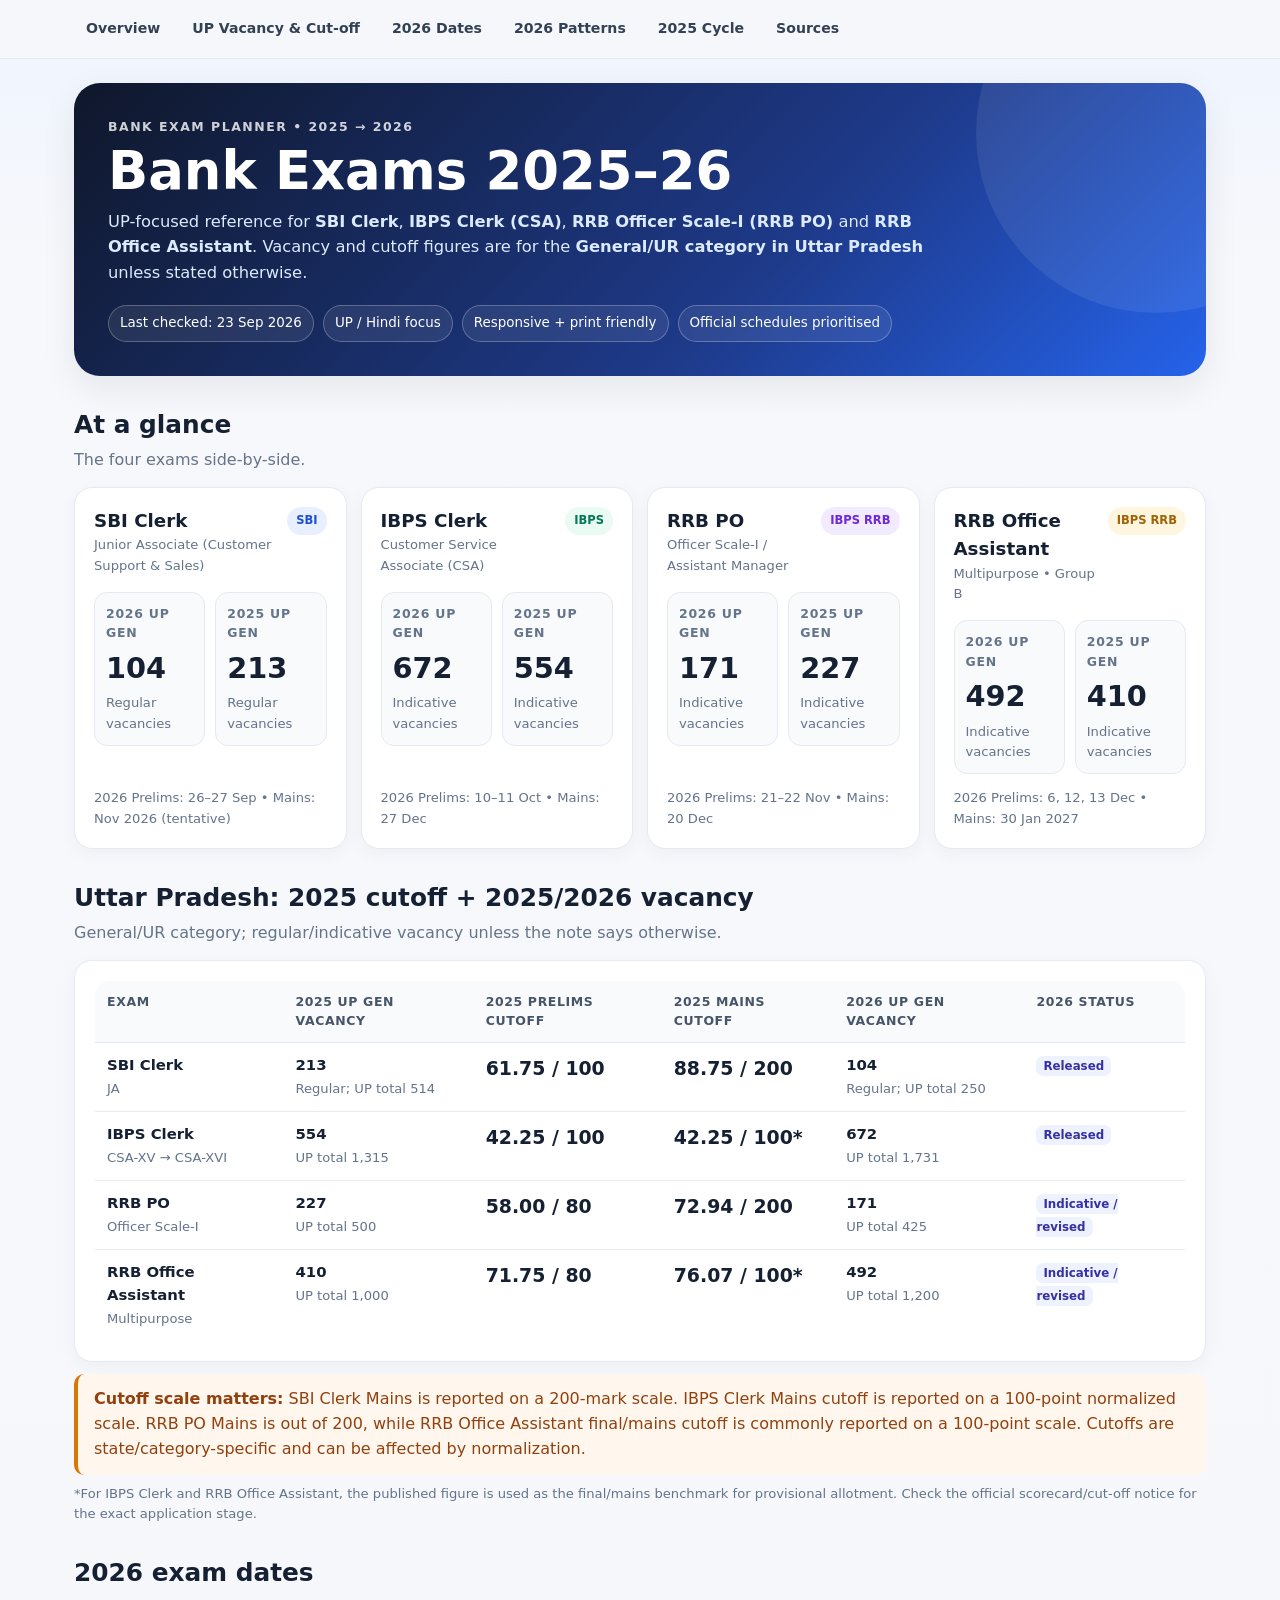
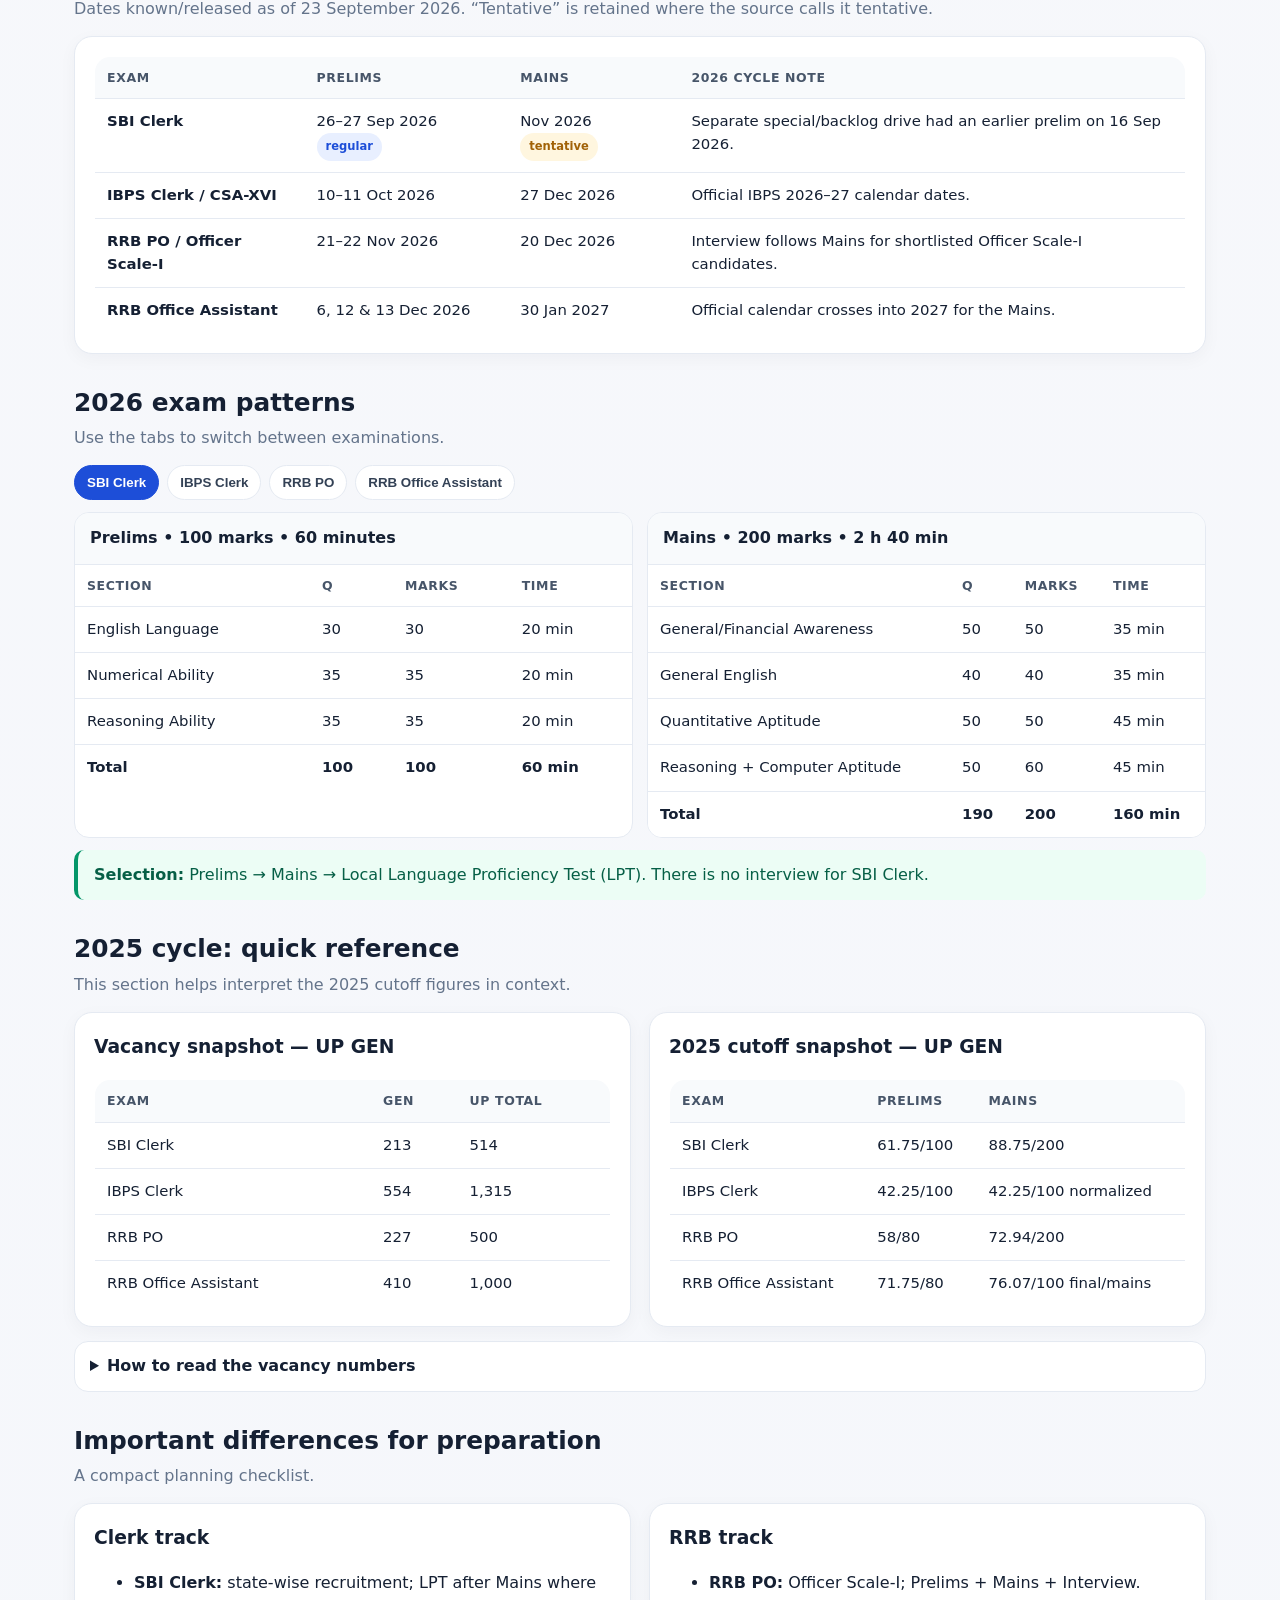
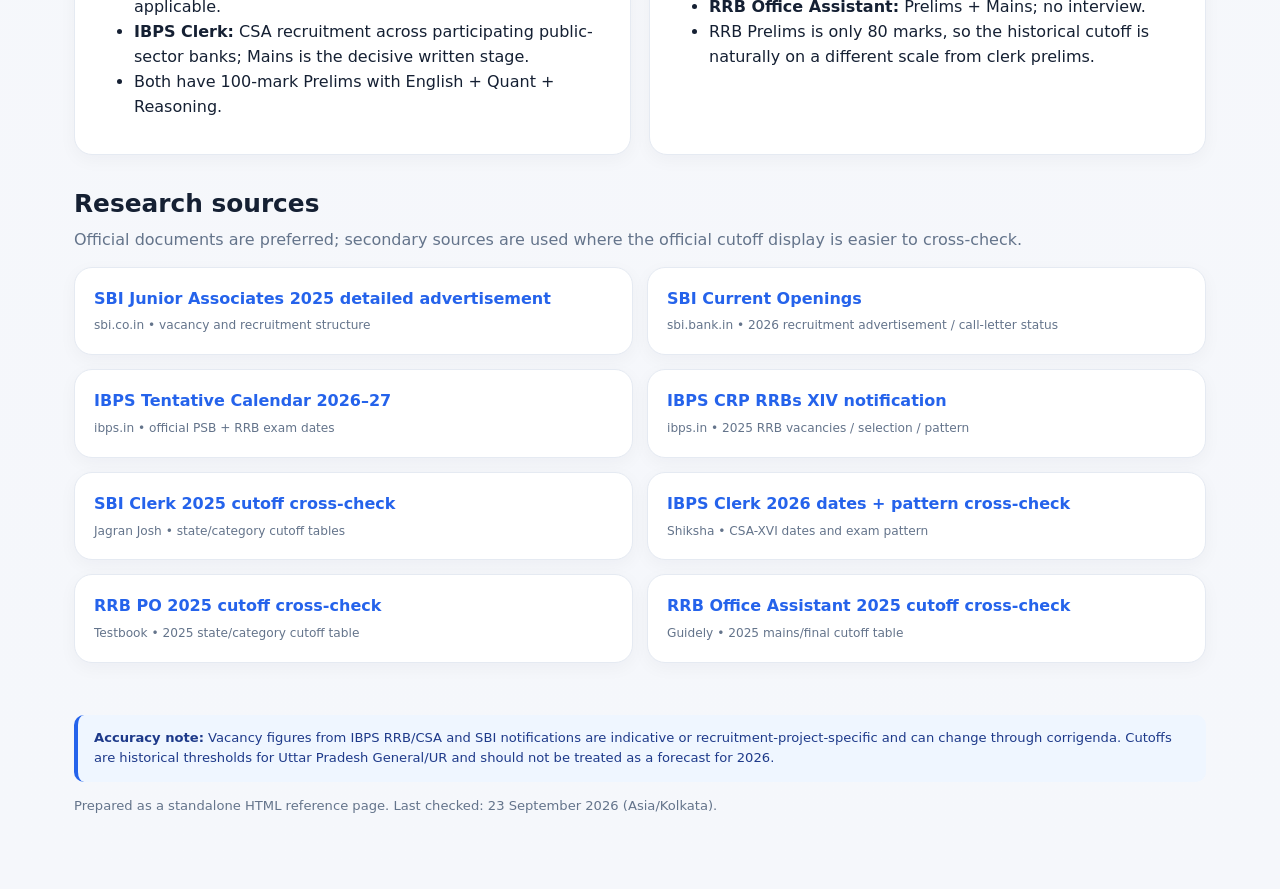
==== index.html @ fa94a447 "Rename bank_exams_2025_2026_up.html to index.html" ====
<!DOCTYPE html>
<html lang="en">
<head>
<meta charset="utf-8">
<meta name="viewport" content="width=device-width, initial-scale=1">
<meta name="color-scheme" content="light dark">
<title>Bank Exams 2025–26 | Uttar Pradesh Focus</title>
<style>
  :root{
    --bg:#f5f7fb; --panel:#ffffff; --ink:#152033; --muted:#64748b; --line:#e5eaf2;
    --blue:#2563eb; --blue2:#1d4ed8; --green:#059669; --amber:#d97706;
    --purple:#7c3aed; --red:#dc2626; --shadow:0 12px 35px rgba(15,23,42,.08);
    --radius:18px; --max:1180px;
  }
  *{box-sizing:border-box}
  html{scroll-behavior:smooth}
  body{
    margin:0; font-family:Inter,ui-sans-serif,system-ui,-apple-system,BlinkMacSystemFont,"Segoe UI",sans-serif;
    background:linear-gradient(180deg,#eef4ff 0,#f7f8fb 260px,var(--bg) 100%);
    color:var(--ink); line-height:1.55;
  }
  a{color:var(--blue);text-decoration:none}
  a:hover{text-decoration:underline}
  .wrap{max-width:var(--max);margin:auto;padding:24px}
  .hero{
    background:linear-gradient(135deg,#0f172a 0%,#1e3a8a 62%,#2563eb 100%);
    color:#fff;border-radius:26px;padding:34px;box-shadow:var(--shadow);overflow:hidden;position:relative;
  }
  .hero:after{content:"";position:absolute;width:360px;height:360px;border-radius:50%;background:rgba(255,255,255,.08);right:-130px;top:-130px}
  .eyebrow{font-size:.78rem;text-transform:uppercase;letter-spacing:.12em;font-weight:800;opacity:.8}
  h1{margin:.35rem 0 .65rem;font-size:clamp(2rem,5vw,3.3rem);line-height:1.08}
  .hero p{max-width:820px;margin:0;color:#dbeafe;font-size:1.02rem}
  .chips{display:flex;flex-wrap:wrap;gap:9px;margin-top:20px}
  .chip{padding:7px 11px;border:1px solid rgba(255,255,255,.25);border-radius:999px;background:rgba(255,255,255,.08);font-size:.84rem}
  nav{
    position:sticky;top:0;z-index:50;background:rgba(247,248,251,.9);backdrop-filter:blur(12px);
    border-bottom:1px solid var(--line);
  }
  .navin{max-width:var(--max);margin:auto;padding:10px 24px;display:flex;gap:8px;overflow:auto}
  .navin a{white-space:nowrap;color:#334155;padding:8px 12px;border-radius:999px;font-weight:700;font-size:.88rem}
  .navin a:hover{background:#eaf0ff;text-decoration:none}
  section{margin:30px 0}
  .section-head{display:flex;align-items:end;justify-content:space-between;gap:16px;margin-bottom:14px}
  h2{font-size:1.55rem;margin:0}
  .sub{color:var(--muted);margin:4px 0 0}
  .grid{display:grid;grid-template-columns:repeat(4,1fr);gap:14px}
  .grid2{display:grid;grid-template-columns:repeat(2,1fr);gap:18px}
  .card{
    background:var(--panel);border:1px solid var(--line);border-radius:var(--radius);padding:19px;box-shadow:0 5px 18px rgba(15,23,42,.04)
  }
  .kpi{font-size:1.8rem;font-weight:900;margin:3px 0}
  .label{font-size:.78rem;color:var(--muted);text-transform:uppercase;letter-spacing:.06em;font-weight:800}
  .tiny{font-size:.82rem;color:var(--muted)}
  .exam-card{display:flex;flex-direction:column;min-height:230px}
  .exam-top{display:flex;align-items:flex-start;justify-content:space-between;gap:10px}
  .exam-name{font-weight:900;font-size:1.14rem}
  .badge{display:inline-flex;align-items:center;gap:6px;border-radius:999px;padding:5px 9px;font-size:.72rem;font-weight:800;white-space:nowrap}
  .b-blue{background:#e8efff;color:#1d4ed8}.b-green{background:#e9fbf3;color:#047857}.b-amber{background:#fff6df;color:#a16207}.b-purple{background:#f2eafe;color:#6d28d9}
  .metrics{display:grid;grid-template-columns:1fr 1fr;gap:10px;margin-top:16px}
  .metric{background:#f8fafc;border:1px solid var(--line);border-radius:13px;padding:11px}
  .bar{height:9px;background:#e8edf5;border-radius:999px;overflow:hidden;margin-top:8px}
  .bar i{display:block;height:100%;background:linear-gradient(90deg,#2563eb,#60a5fa)}
  table{width:100%;border-collapse:collapse;background:var(--panel);border:1px solid var(--line);border-radius:16px;overflow:hidden}
  th,td{padding:11px 12px;border-bottom:1px solid var(--line);text-align:left;vertical-align:top}
  th{font-size:.78rem;text-transform:uppercase;letter-spacing:.05em;color:#475569;background:#f8fafc}
  td{font-size:.93rem}
  tr:last-child td{border-bottom:0}
  .cutoff{font-weight:900;font-size:1.18rem}
  .pill{font-size:.74rem;padding:3px 7px;border-radius:7px;background:#eef2ff;color:#3730a3;font-weight:800}
  .note{
    border-left:4px solid var(--blue);background:#eff6ff;padding:13px 16px;border-radius:10px;color:#1e3a8a;
  }
  .warn{border-left-color:var(--amber);background:#fff7ed;color:#92400e}
  .success{border-left-color:var(--green);background:#ecfdf5;color:#065f46}
  .tabs{display:flex;flex-wrap:wrap;gap:8px;margin-bottom:12px}
  .tab{border:1px solid var(--line);background:var(--panel);color:#334155;padding:9px 12px;border-radius:999px;font-weight:800;cursor:pointer}
  .tab.active{background:#1d4ed8;color:#fff;border-color:#1d4ed8}
  .tabpanel{display:none}.tabpanel.active{display:block}
  .pattern-grid{display:grid;grid-template-columns:repeat(2,1fr);gap:14px}
  .stage{border:1px solid var(--line);border-radius:15px;overflow:hidden;background:var(--panel)}
  .stage-head{padding:13px 15px;background:#f8fafc;font-weight:900;border-bottom:1px solid var(--line)}
  .stage-body{padding:0}
  .stage table{border:0;border-radius:0}
  .stage th{background:#fff}
  .sources{display:grid;grid-template-columns:repeat(2,1fr);gap:14px}
  .source a{font-weight:800}
  .source .domain{font-size:.76rem;color:var(--muted);margin-top:5px}
  footer{padding:22px 0 36px;color:var(--muted);font-size:.82rem}
  .toolbar{display:flex;flex-wrap:wrap;gap:10px;margin:12px 0}
  .search{
    flex:1;min-width:230px;padding:11px 13px;border:1px solid var(--line);border-radius:12px;background:var(--panel);color:var(--ink)
  }
  .select{padding:11px 13px;border:1px solid var(--line);border-radius:12px;background:var(--panel);color:var(--ink)}
  details{background:var(--panel);border:1px solid var(--line);border-radius:14px;padding:12px 15px}
  summary{cursor:pointer;font-weight:900}
  .legend{display:flex;flex-wrap:wrap;gap:9px;color:var(--muted);font-size:.8rem}
  .dot{width:8px;height:8px;border-radius:50%;display:inline-block;margin-right:5px}
  .d-blue{background:#2563eb}.d-green{background:#059669}.d-amber{background:#d97706}
  @media(max-width:980px){.grid{grid-template-columns:repeat(2,1fr)}.pattern-grid,.sources{grid-template-columns:1fr}}
  @media(max-width:650px){
    .wrap{padding:15px}.hero{padding:25px 20px;border-radius:20px}.grid,.grid2{grid-template-columns:1fr}
    h1{font-size:2rem}.navin{padding:9px 15px}
    th,td{padding:9px 8px;font-size:.83rem}.kpi{font-size:1.55rem}
  }
  @media(prefers-color-scheme:dark){
    :root{--bg:#0b1220;--panel:#101827;--ink:#e5e7eb;--muted:#94a3b8;--line:#243145;--shadow:0 12px 35px rgba(0,0,0,.25)}
    body{background:linear-gradient(180deg,#0e1b38 0,#0b1220 280px)}
    nav{background:rgba(11,18,32,.88)} .navin a{color:#cbd5e1}.navin a:hover{background:#17233b}
    th{background:#111c2d;color:#b8c4d5}.metric{background:#0d1625}.stage-head{background:#111c2d}.stage th{background:#101827}
    .note{background:#0b203c;color:#bfdbfe}.warn{background:#261a08;color:#fed7aa}.success{background:#09251c;color:#a7f3d0}
    .tab{color:#dbeafe}
  }
  @media print{
    nav,.toolbar,.tabs{display:none!important}.hero{box-shadow:none}.card,table{box-shadow:none}
    body{background:#fff}.wrap{max-width:none}
  }
</style>
</head>
<body>
<nav><div class="navin">
  <a href="#overview">Overview</a><a href="#up">UP Vacancy & Cut-off</a><a href="#dates">2026 Dates</a>
  <a href="#patterns">2026 Patterns</a><a href="#cycle25">2025 Cycle</a><a href="#sources">Sources</a>
</div></nav>

<div class="wrap">
<header class="hero">
  <div class="eyebrow">Bank Exam Planner • 2025 → 2026</div>
  <h1>Bank Exams 2025–26</h1>
  <p>UP-focused reference for <b>SBI Clerk</b>, <b>IBPS Clerk (CSA)</b>, <b>RRB Officer Scale-I (RRB PO)</b> and <b>RRB Office Assistant</b>. Vacancy and cutoff figures are for the <b>General/UR category in Uttar Pradesh</b> unless stated otherwise.</p>
  <div class="chips">
    <span class="chip">Last checked: 23 Sep 2026</span>
    <span class="chip">UP / Hindi focus</span>
    <span class="chip">Responsive + print friendly</span>
    <span class="chip">Official schedules prioritised</span>
  </div>
</header>

<section id="overview">
  <div class="section-head"><div><h2>At a glance</h2><p class="sub">The four exams side-by-side.</p></div></div>
  <div class="grid">
    <div class="card exam-card">
      <div class="exam-top"><div><div class="exam-name">SBI Clerk</div><div class="tiny">Junior Associate (Customer Support & Sales)</div></div><span class="badge b-blue">SBI</span></div>
      <div class="metrics">
        <div class="metric"><div class="label">2026 UP GEN</div><div class="kpi">104</div><div class="tiny">Regular vacancies</div></div>
        <div class="metric"><div class="label">2025 UP GEN</div><div class="kpi">213</div><div class="tiny">Regular vacancies</div></div>
      </div>
      <div class="tiny" style="margin-top:auto;padding-top:14px">2026 Prelims: 26–27 Sep • Mains: Nov 2026 (tentative)</div>
    </div>
    <div class="card exam-card">
      <div class="exam-top"><div><div class="exam-name">IBPS Clerk</div><div class="tiny">Customer Service Associate (CSA)</div></div><span class="badge b-green">IBPS</span></div>
      <div class="metrics">
        <div class="metric"><div class="label">2026 UP GEN</div><div class="kpi">672</div><div class="tiny">Indicative vacancies</div></div>
        <div class="metric"><div class="label">2025 UP GEN</div><div class="kpi">554</div><div class="tiny">Indicative vacancies</div></div>
      </div>
      <div class="tiny" style="margin-top:auto;padding-top:14px">2026 Prelims: 10–11 Oct • Mains: 27 Dec</div>
    </div>
    <div class="card exam-card">
      <div class="exam-top"><div><div class="exam-name">RRB PO</div><div class="tiny">Officer Scale-I / Assistant Manager</div></div><span class="badge b-purple">IBPS RRB</span></div>
      <div class="metrics">
        <div class="metric"><div class="label">2026 UP GEN</div><div class="kpi">171</div><div class="tiny">Indicative vacancies</div></div>
        <div class="metric"><div class="label">2025 UP GEN</div><div class="kpi">227</div><div class="tiny">Indicative vacancies</div></div>
      </div>
      <div class="tiny" style="margin-top:auto;padding-top:14px">2026 Prelims: 21–22 Nov • Mains: 20 Dec</div>
    </div>
    <div class="card exam-card">
      <div class="exam-top"><div><div class="exam-name">RRB Office Assistant</div><div class="tiny">Multipurpose • Group B</div></div><span class="badge b-amber">IBPS RRB</span></div>
      <div class="metrics">
        <div class="metric"><div class="label">2026 UP GEN</div><div class="kpi">492</div><div class="tiny">Indicative vacancies</div></div>
        <div class="metric"><div class="label">2025 UP GEN</div><div class="kpi">410</div><div class="tiny">Indicative vacancies</div></div>
      </div>
      <div class="tiny" style="margin-top:auto;padding-top:14px">2026 Prelims: 6, 12, 13 Dec • Mains: 30 Jan 2027</div>
    </div>
  </div>
</section>

<section id="up">
  <div class="section-head">
    <div><h2>Uttar Pradesh: 2025 cutoff + 2025/2026 vacancy</h2><p class="sub">General/UR category; regular/indicative vacancy unless the note says otherwise.</p></div>
  </div>
  <div class="card" style="overflow:auto">
    <table>
      <thead><tr><th>Exam</th><th>2025 UP GEN vacancy</th><th>2025 Prelims cutoff</th><th>2025 Mains cutoff</th><th>2026 UP GEN vacancy</th><th>2026 status</th></tr></thead>
      <tbody>
        <tr><td><b>SBI Clerk</b><br><span class="tiny">JA</span></td><td><b>213</b><br><span class="tiny">Regular; UP total 514</span></td><td><span class="cutoff">61.75 / 100</span></td><td><span class="cutoff">88.75 / 200</span></td><td><b>104</b><br><span class="tiny">Regular; UP total 250</span></td><td><span class="pill">Released</span></td></tr>
        <tr><td><b>IBPS Clerk</b><br><span class="tiny">CSA-XV → CSA-XVI</span></td><td><b>554</b><br><span class="tiny">UP total 1,315</span></td><td><span class="cutoff">42.25 / 100</span></td><td><span class="cutoff">42.25 / 100*</span></td><td><b>672</b><br><span class="tiny">UP total 1,731</span></td><td><span class="pill">Released</span></td></tr>
        <tr><td><b>RRB PO</b><br><span class="tiny">Officer Scale-I</span></td><td><b>227</b><br><span class="tiny">UP total 500</span></td><td><span class="cutoff">58.00 / 80</span></td><td><span class="cutoff">72.94 / 200</span></td><td><b>171</b><br><span class="tiny">UP total 425</span></td><td><span class="pill">Indicative / revised</span></td></tr>
        <tr><td><b>RRB Office Assistant</b><br><span class="tiny">Multipurpose</span></td><td><b>410</b><br><span class="tiny">UP total 1,000</span></td><td><span class="cutoff">71.75 / 80</span></td><td><span class="cutoff">76.07 / 100*</span></td><td><b>492</b><br><span class="tiny">UP total 1,200</span></td><td><span class="pill">Indicative / revised</span></td></tr>
      </tbody>
    </table>
  </div>
  <div class="note warn" style="margin-top:12px">
    <b>Cutoff scale matters:</b> SBI Clerk Mains is reported on a 200-mark scale. IBPS Clerk Mains cutoff is reported on a 100-point normalized scale. RRB PO Mains is out of 200, while RRB Office Assistant final/mains cutoff is commonly reported on a 100-point scale. Cutoffs are state/category-specific and can be affected by normalization.
  </div>
  <div class="tiny" style="margin-top:9px">*For IBPS Clerk and RRB Office Assistant, the published figure is used as the final/mains benchmark for provisional allotment. Check the official scorecard/cut-off notice for the exact application stage.</div>
</section>

<section id="dates">
  <div class="section-head"><div><h2>2026 exam dates</h2><p class="sub">Dates known/released as of 23 September 2026. “Tentative” is retained where the source calls it tentative.</p></div></div>
  <div class="card" style="overflow:auto">
    <table>
      <thead><tr><th>Exam</th><th>Prelims</th><th>Mains</th><th>2026 cycle note</th></tr></thead>
      <tbody>
        <tr><td><b>SBI Clerk</b></td><td>26–27 Sep 2026 <span class="badge b-blue">regular</span></td><td>Nov 2026 <span class="badge b-amber">tentative</span></td><td>Separate special/backlog drive had an earlier prelim on 16 Sep 2026.</td></tr>
        <tr><td><b>IBPS Clerk / CSA-XVI</b></td><td>10–11 Oct 2026</td><td>27 Dec 2026</td><td>Official IBPS 2026–27 calendar dates.</td></tr>
        <tr><td><b>RRB PO / Officer Scale-I</b></td><td>21–22 Nov 2026</td><td>20 Dec 2026</td><td>Interview follows Mains for shortlisted Officer Scale-I candidates.</td></tr>
        <tr><td><b>RRB Office Assistant</b></td><td>6, 12 & 13 Dec 2026</td><td>30 Jan 2027</td><td>Official calendar crosses into 2027 for the Mains.</td></tr>
      </tbody>
    </table>
  </div>
</section>

<section id="patterns">
  <div class="section-head"><div><h2>2026 exam patterns</h2><p class="sub">Use the tabs to switch between examinations.</p></div></div>
  <div class="tabs" role="tablist">
    <button class="tab active" data-tab="sbi">SBI Clerk</button>
    <button class="tab" data-tab="ibps">IBPS Clerk</button>
    <button class="tab" data-tab="rrbpo">RRB PO</button>
    <button class="tab" data-tab="rrboa">RRB Office Assistant</button>
  </div>

  <div class="tabpanel active" id="tab-sbi">
    <div class="pattern-grid">
      <div class="stage">
        <div class="stage-head">Prelims • 100 marks • 60 minutes</div>
        <div class="stage-body"><table><tr><th>Section</th><th>Q</th><th>Marks</th><th>Time</th></tr>
        <tr><td>English Language</td><td>30</td><td>30</td><td>20 min</td></tr>
        <tr><td>Numerical Ability</td><td>35</td><td>35</td><td>20 min</td></tr>
        <tr><td>Reasoning Ability</td><td>35</td><td>35</td><td>20 min</td></tr>
        <tr><td><b>Total</b></td><td><b>100</b></td><td><b>100</b></td><td><b>60 min</b></td></tr></table></div>
      </div>
      <div class="stage">
        <div class="stage-head">Mains • 200 marks • 2 h 40 min</div>
        <div class="stage-body"><table><tr><th>Section</th><th>Q</th><th>Marks</th><th>Time</th></tr>
        <tr><td>General/Financial Awareness</td><td>50</td><td>50</td><td>35 min</td></tr>
        <tr><td>General English</td><td>40</td><td>40</td><td>35 min</td></tr>
        <tr><td>Quantitative Aptitude</td><td>50</td><td>50</td><td>45 min</td></tr>
        <tr><td>Reasoning + Computer Aptitude</td><td>50</td><td>60</td><td>45 min</td></tr>
        <tr><td><b>Total</b></td><td><b>190</b></td><td><b>200</b></td><td><b>160 min</b></td></tr></table></div>
      </div>
    </div>
    <div class="note success" style="margin-top:12px"><b>Selection:</b> Prelims → Mains → Local Language Proficiency Test (LPT). There is no interview for SBI Clerk.</div>
  </div>

  <div class="tabpanel" id="tab-ibps">
    <div class="pattern-grid">
      <div class="stage">
        <div class="stage-head">Prelims • 100 marks • 60 minutes</div>
        <div class="stage-body"><table><tr><th>Section</th><th>Q</th><th>Marks</th><th>Time</th></tr>
        <tr><td>English Language</td><td>30</td><td>30</td><td>20 min</td></tr>
        <tr><td>Numerical Ability</td><td>35</td><td>35</td><td>20 min</td></tr>
        <tr><td>Reasoning Ability</td><td>35</td><td>35</td><td>20 min</td></tr>
        <tr><td><b>Total</b></td><td><b>100</b></td><td><b>100</b></td><td><b>60 min</b></td></tr></table></div>
      </div>
      <div class="stage">
        <div class="stage-head">Mains • 200 marks • 2 hours</div>
        <div class="stage-body"><table><tr><th>Section</th><th>Q</th><th>Marks</th><th>Time</th></tr>
        <tr><td>Reasoning Ability + Computer Aptitude</td><td>40</td><td>60</td><td>35 min</td></tr>
        <tr><td>English Language</td><td>40</td><td>40</td><td>35 min</td></tr>
        <tr><td>Quantitative Aptitude</td><td>35</td><td>50</td><td>30 min</td></tr>
        <tr><td>General/Financial Awareness</td><td>40</td><td>50</td><td>20 min</td></tr>
        <tr><td><b>Total</b></td><td><b>155</b></td><td><b>200</b></td><td><b>120 min</b></td></tr></table></div>
      </div>
    </div>
    <div class="note success" style="margin-top:12px"><b>Selection:</b> Prelims → Mains → provisional allotment. No interview for CSA/Clerk.</div>
  </div>

  <div class="tabpanel" id="tab-rrbpo">
    <div class="pattern-grid">
      <div class="stage">
        <div class="stage-head">Prelims • 80 marks • 45 minutes</div>
        <div class="stage-body"><table><tr><th>Section</th><th>Q</th><th>Marks</th><th>Time</th></tr>
        <tr><td>Reasoning</td><td>40</td><td>40</td><td>25 min</td></tr>
        <tr><td>Quantitative Aptitude</td><td>40</td><td>40</td><td>20 min</td></tr>
        <tr><td><b>Total</b></td><td><b>80</b></td><td><b>80</b></td><td><b>45 min</b></td></tr></table></div>
      </div>
      <div class="stage">
        <div class="stage-head">Mains • 200 marks • 120 minutes</div>
        <div class="stage-body"><table><tr><th>Section</th><th>Q</th><th>Marks</th></tr>
        <tr><td>Reasoning</td><td>40</td><td>50</td></tr>
        <tr><td>Computer Knowledge</td><td>40</td><td>20</td></tr>
        <tr><td>General Awareness</td><td>40</td><td>40</td></tr>
        <tr><td>English Language <i>or</i> Hindi Language</td><td>40</td><td>40</td></tr>
        <tr><td>Quantitative Aptitude</td><td>40</td><td>50</td></tr>
        <tr><td><b>Total</b></td><td><b>200</b></td><td><b>200</b></td></tr></table></div>
      </div>
    </div>
    <div class="note warn" style="margin-top:12px"><b>Selection:</b> Prelims → Mains → Common Interview → provisional allotment. Final merit uses Mains + Interview as prescribed by IBPS.</div>
  </div>

  <div class="tabpanel" id="tab-rrboa">
    <div class="pattern-grid">
      <div class="stage">
        <div class="stage-head">Prelims • 80 marks • 45 minutes</div>
        <div class="stage-body"><table><tr><th>Section</th><th>Q</th><th>Marks</th><th>Time</th></tr>
        <tr><td>Reasoning</td><td>40</td><td>40</td><td>25 min</td></tr>
        <tr><td>Numerical Ability</td><td>40</td><td>40</td><td>20 min</td></tr>
        <tr><td><b>Total</b></td><td><b>80</b></td><td><b>80</b></td><td><b>45 min</b></td></tr></table></div>
      </div>
      <div class="stage">
        <div class="stage-head">Mains • 200 marks • 120 minutes</div>
        <div class="stage-body"><table><tr><th>Section</th><th>Q</th><th>Marks</th><th>Time</th></tr>
        <tr><td>Reasoning</td><td>40</td><td>50</td><td>30 min</td></tr>
        <tr><td>Computer Knowledge</td><td>40</td><td>20</td><td>15 min</td></tr>
        <tr><td>General Awareness</td><td>40</td><td>40</td><td>15 min</td></tr>
        <tr><td>English <i>or</i> Hindi Language</td><td>40</td><td>40</td><td>30 min</td></tr>
        <tr><td>Numerical Ability</td><td>40</td><td>50</td><td>30 min</td></tr>
        <tr><td><b>Total</b></td><td><b>200</b></td><td><b>200</b></td><td><b>120 min</b></td></tr></table></div>
      </div>
    </div>
    <div class="note success" style="margin-top:12px"><b>Selection:</b> Prelims → Mains → provisional allotment. No interview for Office Assistant.</div>
  </div>
</section>

<section id="cycle25">
  <div class="section-head"><div><h2>2025 cycle: quick reference</h2><p class="sub">This section helps interpret the 2025 cutoff figures in context.</p></div></div>
  <div class="grid2">
    <div class="card">
      <h3 style="margin-top:0">Vacancy snapshot — UP GEN</h3>
      <table><tr><th>Exam</th><th>GEN</th><th>UP total</th></tr>
        <tr><td>SBI Clerk</td><td>213</td><td>514</td></tr>
        <tr><td>IBPS Clerk</td><td>554</td><td>1,315</td></tr>
        <tr><td>RRB PO</td><td>227</td><td>500</td></tr>
        <tr><td>RRB Office Assistant</td><td>410</td><td>1,000</td></tr>
      </table>
    </div>
    <div class="card">
      <h3 style="margin-top:0">2025 cutoff snapshot — UP GEN</h3>
      <table><tr><th>Exam</th><th>Prelims</th><th>Mains</th></tr>
        <tr><td>SBI Clerk</td><td>61.75/100</td><td>88.75/200</td></tr>
        <tr><td>IBPS Clerk</td><td>42.25/100</td><td>42.25/100 normalized</td></tr>
        <tr><td>RRB PO</td><td>58/80</td><td>72.94/200</td></tr>
        <tr><td>RRB Office Assistant</td><td>71.75/80</td><td>76.07/100 final/mains</td></tr>
      </table>
    </div>
  </div>
  <details style="margin-top:14px">
    <summary>How to read the vacancy numbers</summary>
    <p class="tiny" style="margin-bottom:0">For SBI, the table uses regular GEN seats in Uttar Pradesh; backlog seats are separate. For IBPS and RRB, vacancy tables are indicative and can be revised based on participating-bank reporting. Therefore, use 2026 figures as the latest published position, not as a guarantee of final allotment numbers.</p>
  </details>
</section>

<section>
  <div class="section-head"><div><h2>Important differences for preparation</h2><p class="sub">A compact planning checklist.</p></div></div>
  <div class="grid2">
    <div class="card">
      <h3 style="margin-top:0">Clerk track</h3>
      <ul>
        <li><b>SBI Clerk:</b> state-wise recruitment; LPT after Mains where applicable.</li>
        <li><b>IBPS Clerk:</b> CSA recruitment across participating public-sector banks; Mains is the decisive written stage.</li>
        <li>Both have 100-mark Prelims with English + Quant + Reasoning.</li>
      </ul>
    </div>
    <div class="card">
      <h3 style="margin-top:0">RRB track</h3>
      <ul>
        <li><b>RRB PO:</b> Officer Scale-I; Prelims + Mains + Interview.</li>
        <li><b>RRB Office Assistant:</b> Prelims + Mains; no interview.</li>
        <li>RRB Prelims is only 80 marks, so the historical cutoff is naturally on a different scale from clerk prelims.</li>
      </ul>
    </div>
  </div>
</section>

<section id="sources">
  <div class="section-head"><div><h2>Research sources</h2><p class="sub">Official documents are preferred; secondary sources are used where the official cutoff display is easier to cross-check.</p></div></div>
  <div class="sources">
    <div class="card source">
      <a href="https://sbi.co.in/documents/77530/52947104/JA%2B2025%2B-Detailed%2BAdvt.pdf/8f7ff18f-1972-21c8-9212-5a8cf85a7099?t=1754398573326" target="_blank" rel="noopener">SBI Junior Associates 2025 detailed advertisement</a>
      <div class="domain">sbi.co.in • vacancy and recruitment structure</div>
    </div>
    <div class="card source">
      <a href="https://sbi.bank.in/web/careers/Current-openings" target="_blank" rel="noopener">SBI Current Openings</a>
      <div class="domain">sbi.bank.in • 2026 recruitment advertisement / call-letter status</div>
    </div>
    <div class="card source">
      <a href="https://www.ibps.in/wp-content/uploads/IBPS_CALENDAR_2026-27_final.pdf" target="_blank" rel="noopener">IBPS Tentative Calendar 2026–27</a>
      <div class="domain">ibps.in • official PSB + RRB exam dates</div>
    </div>
    <div class="card source">
      <a href="https://www.ibps.in/wp-content/uploads/CRP-RRBs-XIV_Final_AD-19.9.25.pdf" target="_blank" rel="noopener">IBPS CRP RRBs XIV notification</a>
      <div class="domain">ibps.in • 2025 RRB vacancies / selection / pattern</div>
    </div>
    <div class="card source">
      <a href="https://www.jagranjosh.com/articles/sbi-clerk-mains-cut-off-2025-check-category-wise-state-wise-qualifying-marks-1746014524-1" target="_blank" rel="noopener">SBI Clerk 2025 cutoff cross-check</a>
      <div class="domain">Jagran Josh • state/category cutoff tables</div>
    </div>
    <div class="card source">
      <a href="https://www.shiksha.com/exams/ibps-clerk-exam" target="_blank" rel="noopener">IBPS Clerk 2026 dates + pattern cross-check</a>
      <div class="domain">Shiksha • CSA-XVI dates and exam pattern</div>
    </div>
    <div class="card source">
      <a href="https://testbook.com/ibps-rrb-po/cut-off" target="_blank" rel="noopener">RRB PO 2025 cutoff cross-check</a>
      <div class="domain">Testbook • 2025 state/category cutoff table</div>
    </div>
    <div class="card source">
      <a href="https://guidely.in/exams/bank-insurance/ibps-rrb-clerk-cut-off" target="_blank" rel="noopener">RRB Office Assistant 2025 cutoff cross-check</a>
      <div class="domain">Guidely • 2025 mains/final cutoff table</div>
    </div>
  </div>
</section>

<footer>
  <div class="note">
    <b>Accuracy note:</b> Vacancy figures from IBPS RRB/CSA and SBI notifications are indicative or recruitment-project-specific and can change through corrigenda. Cutoffs are historical thresholds for Uttar Pradesh General/UR and should not be treated as a forecast for 2026.
  </div>
  <p style="margin-top:14px">Prepared as a standalone HTML reference page. Last checked: 23 September 2026 (Asia/Kolkata).</p>
</footer>
</div>

<script>
  document.querySelectorAll('.tab').forEach(btn=>{
    btn.addEventListener('click',()=>{
      document.querySelectorAll('.tab').forEach(b=>b.classList.remove('active'));
      document.querySelectorAll('.tabpanel').forEach(p=>p.classList.remove('active'));
      btn.classList.add('active');
      document.getElementById('tab-'+btn.dataset.tab).classList.add('active');
    });
  });
</script>
</body>
</html>
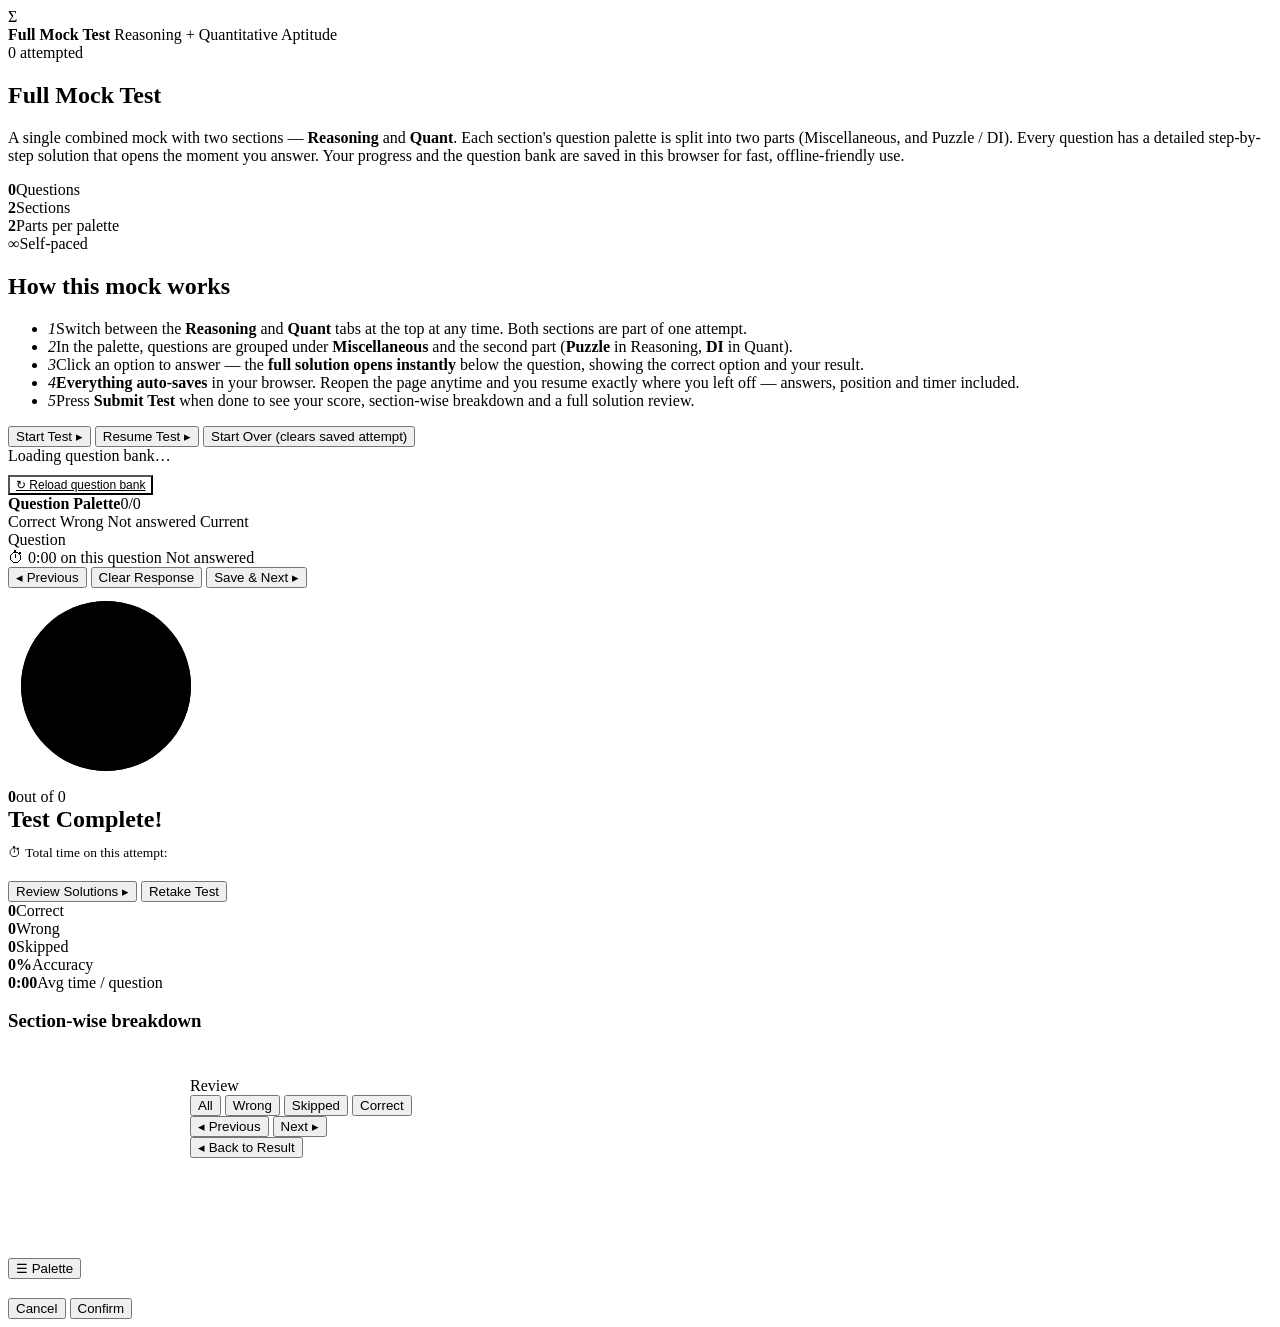
==== commit 64e1b267: "Add files via upload" ====
--- a/index.html
+++ b/index.html
@@ -1,421 +1,196 @@
 <!DOCTYPE html>
 <html lang="en">
 <head>
-<meta charset="utf-8">
-<meta name="viewport" content="width=device-width, initial-scale=1">
-<meta name="color-scheme" content="light dark">
-<title>Bank Exams 2025–26 | Uttar Pradesh Focus</title>
-<style>
-  :root{
-    --bg:#f5f7fb; --panel:#ffffff; --ink:#152033; --muted:#64748b; --line:#e5eaf2;
-    --blue:#2563eb; --blue2:#1d4ed8; --green:#059669; --amber:#d97706;
-    --purple:#7c3aed; --red:#dc2626; --shadow:0 12px 35px rgba(15,23,42,.08);
-    --radius:18px; --max:1180px;
-  }
-  *{box-sizing:border-box}
-  html{scroll-behavior:smooth}
-  body{
-    margin:0; font-family:Inter,ui-sans-serif,system-ui,-apple-system,BlinkMacSystemFont,"Segoe UI",sans-serif;
-    background:linear-gradient(180deg,#eef4ff 0,#f7f8fb 260px,var(--bg) 100%);
-    color:var(--ink); line-height:1.55;
-  }
-  a{color:var(--blue);text-decoration:none}
-  a:hover{text-decoration:underline}
-  .wrap{max-width:var(--max);margin:auto;padding:24px}
-  .hero{
-    background:linear-gradient(135deg,#0f172a 0%,#1e3a8a 62%,#2563eb 100%);
-    color:#fff;border-radius:26px;padding:34px;box-shadow:var(--shadow);overflow:hidden;position:relative;
-  }
-  .hero:after{content:"";position:absolute;width:360px;height:360px;border-radius:50%;background:rgba(255,255,255,.08);right:-130px;top:-130px}
-  .eyebrow{font-size:.78rem;text-transform:uppercase;letter-spacing:.12em;font-weight:800;opacity:.8}
-  h1{margin:.35rem 0 .65rem;font-size:clamp(2rem,5vw,3.3rem);line-height:1.08}
-  .hero p{max-width:820px;margin:0;color:#dbeafe;font-size:1.02rem}
-  .chips{display:flex;flex-wrap:wrap;gap:9px;margin-top:20px}
-  .chip{padding:7px 11px;border:1px solid rgba(255,255,255,.25);border-radius:999px;background:rgba(255,255,255,.08);font-size:.84rem}
-  nav{
-    position:sticky;top:0;z-index:50;background:rgba(247,248,251,.9);backdrop-filter:blur(12px);
-    border-bottom:1px solid var(--line);
-  }
-  .navin{max-width:var(--max);margin:auto;padding:10px 24px;display:flex;gap:8px;overflow:auto}
-  .navin a{white-space:nowrap;color:#334155;padding:8px 12px;border-radius:999px;font-weight:700;font-size:.88rem}
-  .navin a:hover{background:#eaf0ff;text-decoration:none}
-  section{margin:30px 0}
-  .section-head{display:flex;align-items:end;justify-content:space-between;gap:16px;margin-bottom:14px}
-  h2{font-size:1.55rem;margin:0}
-  .sub{color:var(--muted);margin:4px 0 0}
-  .grid{display:grid;grid-template-columns:repeat(4,1fr);gap:14px}
-  .grid2{display:grid;grid-template-columns:repeat(2,1fr);gap:18px}
-  .card{
-    background:var(--panel);border:1px solid var(--line);border-radius:var(--radius);padding:19px;box-shadow:0 5px 18px rgba(15,23,42,.04)
-  }
-  .kpi{font-size:1.8rem;font-weight:900;margin:3px 0}
-  .label{font-size:.78rem;color:var(--muted);text-transform:uppercase;letter-spacing:.06em;font-weight:800}
-  .tiny{font-size:.82rem;color:var(--muted)}
-  .exam-card{display:flex;flex-direction:column;min-height:230px}
-  .exam-top{display:flex;align-items:flex-start;justify-content:space-between;gap:10px}
-  .exam-name{font-weight:900;font-size:1.14rem}
-  .badge{display:inline-flex;align-items:center;gap:6px;border-radius:999px;padding:5px 9px;font-size:.72rem;font-weight:800;white-space:nowrap}
-  .b-blue{background:#e8efff;color:#1d4ed8}.b-green{background:#e9fbf3;color:#047857}.b-amber{background:#fff6df;color:#a16207}.b-purple{background:#f2eafe;color:#6d28d9}
-  .metrics{display:grid;grid-template-columns:1fr 1fr;gap:10px;margin-top:16px}
-  .metric{background:#f8fafc;border:1px solid var(--line);border-radius:13px;padding:11px}
-  .bar{height:9px;background:#e8edf5;border-radius:999px;overflow:hidden;margin-top:8px}
-  .bar i{display:block;height:100%;background:linear-gradient(90deg,#2563eb,#60a5fa)}
-  table{width:100%;border-collapse:collapse;background:var(--panel);border:1px solid var(--line);border-radius:16px;overflow:hidden}
-  th,td{padding:11px 12px;border-bottom:1px solid var(--line);text-align:left;vertical-align:top}
-  th{font-size:.78rem;text-transform:uppercase;letter-spacing:.05em;color:#475569;background:#f8fafc}
-  td{font-size:.93rem}
-  tr:last-child td{border-bottom:0}
-  .cutoff{font-weight:900;font-size:1.18rem}
-  .pill{font-size:.74rem;padding:3px 7px;border-radius:7px;background:#eef2ff;color:#3730a3;font-weight:800}
-  .note{
-    border-left:4px solid var(--blue);background:#eff6ff;padding:13px 16px;border-radius:10px;color:#1e3a8a;
-  }
-  .warn{border-left-color:var(--amber);background:#fff7ed;color:#92400e}
-  .success{border-left-color:var(--green);background:#ecfdf5;color:#065f46}
-  .tabs{display:flex;flex-wrap:wrap;gap:8px;margin-bottom:12px}
-  .tab{border:1px solid var(--line);background:var(--panel);color:#334155;padding:9px 12px;border-radius:999px;font-weight:800;cursor:pointer}
-  .tab.active{background:#1d4ed8;color:#fff;border-color:#1d4ed8}
-  .tabpanel{display:none}.tabpanel.active{display:block}
-  .pattern-grid{display:grid;grid-template-columns:repeat(2,1fr);gap:14px}
-  .stage{border:1px solid var(--line);border-radius:15px;overflow:hidden;background:var(--panel)}
-  .stage-head{padding:13px 15px;background:#f8fafc;font-weight:900;border-bottom:1px solid var(--line)}
-  .stage-body{padding:0}
-  .stage table{border:0;border-radius:0}
-  .stage th{background:#fff}
-  .sources{display:grid;grid-template-columns:repeat(2,1fr);gap:14px}
-  .source a{font-weight:800}
-  .source .domain{font-size:.76rem;color:var(--muted);margin-top:5px}
-  footer{padding:22px 0 36px;color:var(--muted);font-size:.82rem}
-  .toolbar{display:flex;flex-wrap:wrap;gap:10px;margin:12px 0}
-  .search{
-    flex:1;min-width:230px;padding:11px 13px;border:1px solid var(--line);border-radius:12px;background:var(--panel);color:var(--ink)
-  }
-  .select{padding:11px 13px;border:1px solid var(--line);border-radius:12px;background:var(--panel);color:var(--ink)}
-  details{background:var(--panel);border:1px solid var(--line);border-radius:14px;padding:12px 15px}
-  summary{cursor:pointer;font-weight:900}
-  .legend{display:flex;flex-wrap:wrap;gap:9px;color:var(--muted);font-size:.8rem}
-  .dot{width:8px;height:8px;border-radius:50%;display:inline-block;margin-right:5px}
-  .d-blue{background:#2563eb}.d-green{background:#059669}.d-amber{background:#d97706}
-  @media(max-width:980px){.grid{grid-template-columns:repeat(2,1fr)}.pattern-grid,.sources{grid-template-columns:1fr}}
-  @media(max-width:650px){
-    .wrap{padding:15px}.hero{padding:25px 20px;border-radius:20px}.grid,.grid2{grid-template-columns:1fr}
-    h1{font-size:2rem}.navin{padding:9px 15px}
-    th,td{padding:9px 8px;font-size:.83rem}.kpi{font-size:1.55rem}
-  }
-  @media(prefers-color-scheme:dark){
-    :root{--bg:#0b1220;--panel:#101827;--ink:#e5e7eb;--muted:#94a3b8;--line:#243145;--shadow:0 12px 35px rgba(0,0,0,.25)}
-    body{background:linear-gradient(180deg,#0e1b38 0,#0b1220 280px)}
-    nav{background:rgba(11,18,32,.88)} .navin a{color:#cbd5e1}.navin a:hover{background:#17233b}
-    th{background:#111c2d;color:#b8c4d5}.metric{background:#0d1625}.stage-head{background:#111c2d}.stage th{background:#101827}
-    .note{background:#0b203c;color:#bfdbfe}.warn{background:#261a08;color:#fed7aa}.success{background:#09251c;color:#a7f3d0}
-    .tab{color:#dbeafe}
-  }
-  @media print{
-    nav,.toolbar,.tabs{display:none!important}.hero{box-shadow:none}.card,table{box-shadow:none}
-    body{background:#fff}.wrap{max-width:none}
-  }
-</style>
+<meta charset="UTF-8">
+<meta name="viewport" content="width=device-width, initial-scale=1.0">
+<title>Full Mock Test | Reasoning + Quant</title>
+<link rel="preconnect" href="https://fonts.googleapis.com">
+<link rel="preconnect" href="https://fonts.gstatic.com" crossorigin>
+<link href="https://fonts.googleapis.com/css2?family=Inter:wght@400;500;600;700;800&display=swap" rel="stylesheet">
+<link rel="stylesheet" href="assets/style.css">
 </head>
 <body>
-<nav><div class="navin">
-  <a href="#overview">Overview</a><a href="#up">UP Vacancy & Cut-off</a><a href="#dates">2026 Dates</a>
-  <a href="#patterns">2026 Patterns</a><a href="#cycle25">2025 Cycle</a><a href="#sources">Sources</a>
-</div></nav>
 
-<div class="wrap">
-<header class="hero">
-  <div class="eyebrow">Bank Exam Planner • 2025 → 2026</div>
-  <h1>Bank Exams 2025–26</h1>
-  <p>UP-focused reference for <b>SBI Clerk</b>, <b>IBPS Clerk (CSA)</b>, <b>RRB Officer Scale-I (RRB PO)</b> and <b>RRB Office Assistant</b>. Vacancy and cutoff figures are for the <b>General/UR category in Uttar Pradesh</b> unless stated otherwise.</p>
-  <div class="chips">
-    <span class="chip">Last checked: 23 Sep 2026</span>
-    <span class="chip">UP / Hindi focus</span>
-    <span class="chip">Responsive + print friendly</span>
-    <span class="chip">Official schedules prioritised</span>
+<!-- ================= HEADER ================= -->
+<header>
+  <div class="hwrap">
+    <div class="logo">&Sigma;</div>
+    <div class="brand">
+      <b id="brandTitle">Full Mock Test</b>
+      <span id="brandSub">Reasoning + Quantitative Aptitude</span>
+    </div>
+    <div class="tabs" id="tabs"></div>
+    <div class="hspacer"></div>
+
+    <div class="progresswrap" id="progresswrap">
+      <span id="progTxt">0 attempted</span>
+      <div class="pbar"><div id="progFill"></div></div>
+    </div>
+
+    <div class="timerbox" id="hud" style="display:none">
+      <div class="pill" title="Total time (counts while this page is open)">
+        <svg viewBox="0 0 24 24" fill="none" stroke="currentColor" stroke-width="2"><circle cx="12" cy="13" r="8"/><path d="M12 9v4l2 2M9 2h6"/></svg>
+        <b id="tTotal">00:00:00</b>
+      </div>
+      <div class="pill opt" title="Attempted questions"><b id="tAtt">0</b>/<span id="tTot">0</span></div>
+      <span class="saved" id="savedTip">&#10003; saved</span>
+      <button class="hbtn" id="btnSubmit">Submit Test</button>
+      <button class="hbtn ghost" id="btnHome">Home</button>
+    </div>
   </div>
 </header>
 
-<section id="overview">
-  <div class="section-head"><div><h2>At a glance</h2><p class="sub">The four exams side-by-side.</p></div></div>
-  <div class="grid">
-    <div class="card exam-card">
-      <div class="exam-top"><div><div class="exam-name">SBI Clerk</div><div class="tiny">Junior Associate (Customer Support & Sales)</div></div><span class="badge b-blue">SBI</span></div>
-      <div class="metrics">
-        <div class="metric"><div class="label">2026 UP GEN</div><div class="kpi">104</div><div class="tiny">Regular vacancies</div></div>
-        <div class="metric"><div class="label">2025 UP GEN</div><div class="kpi">213</div><div class="tiny">Regular vacancies</div></div>
-      </div>
-      <div class="tiny" style="margin-top:auto;padding-top:14px">2026 Prelims: 26–27 Sep • Mains: Nov 2026 (tentative)</div>
+<!-- ================= WELCOME ================= -->
+<section class="welcome" id="scrWelcome">
+  <div class="hero">
+    <h1 id="heroTitle">Full Mock Test</h1>
+    <p>A single combined mock with two sections &mdash; <b>Reasoning</b> and <b>Quant</b>. Each section's question palette is split into two parts (Miscellaneous, and Puzzle&nbsp;/&nbsp;DI). Every question has a detailed step-by-step solution that opens the moment you answer. Your progress and the question bank are saved in this browser for fast, offline-friendly use.</p>
+    <div class="statgrid">
+      <div class="stat"><b id="statQ">0</b><span>Questions</span></div>
+      <div class="stat"><b>2</b><span>Sections</span></div>
+      <div class="stat"><b>2</b><span>Parts per palette</span></div>
+      <div class="stat"><b>&infin;</b><span>Self-paced</span></div>
     </div>
-    <div class="card exam-card">
-      <div class="exam-top"><div><div class="exam-name">IBPS Clerk</div><div class="tiny">Customer Service Associate (CSA)</div></div><span class="badge b-green">IBPS</span></div>
-      <div class="metrics">
-        <div class="metric"><div class="label">2026 UP GEN</div><div class="kpi">672</div><div class="tiny">Indicative vacancies</div></div>
-        <div class="metric"><div class="label">2025 UP GEN</div><div class="kpi">554</div><div class="tiny">Indicative vacancies</div></div>
-      </div>
-      <div class="tiny" style="margin-top:auto;padding-top:14px">2026 Prelims: 10–11 Oct • Mains: 27 Dec</div>
+  </div>
+
+  <div class="rules">
+    <h2>How this mock works</h2>
+    <ul>
+      <li><i>1</i>Switch between the <b>Reasoning</b> and <b>Quant</b> tabs at the top at any time. Both sections are part of one attempt.</li>
+      <li><i>2</i>In the palette, questions are grouped under <b>Miscellaneous</b> and the second part (<b>Puzzle</b> in Reasoning, <b>DI</b> in Quant).</li>
+      <li><i>3</i>Click an option to answer &mdash; the <b>full solution opens instantly</b> below the question, showing the correct option and your result.</li>
+      <li><i>4</i><b>Everything auto-saves</b> in your browser. Reopen the page anytime and you resume exactly where you left off &mdash; answers, position and timer included.</li>
+      <li><i>5</i>Press <b>Submit Test</b> when done to see your score, section-wise breakdown and a full solution review.</li>
+    </ul>
+    <div class="wacts">
+      <button class="bigbtn" id="btnStart">Start Test &#9656;</button>
+      <button class="bigbtn alt hidden" id="btnResume">Resume Test &#9656;</button>
+      <button class="bigbtn warn hidden" id="btnFresh">Start Over (clears saved attempt)</button>
     </div>
-    <div class="card exam-card">
-      <div class="exam-top"><div><div class="exam-name">RRB PO</div><div class="tiny">Officer Scale-I / Assistant Manager</div></div><span class="badge b-purple">IBPS RRB</span></div>
-      <div class="metrics">
-        <div class="metric"><div class="label">2026 UP GEN</div><div class="kpi">171</div><div class="tiny">Indicative vacancies</div></div>
-        <div class="metric"><div class="label">2025 UP GEN</div><div class="kpi">227</div><div class="tiny">Indicative vacancies</div></div>
-      </div>
-      <div class="tiny" style="margin-top:auto;padding-top:14px">2026 Prelims: 21–22 Nov • Mains: 20 Dec</div>
+    <div class="datastate" id="datastate">
+      <div class="spinner"></div><span id="dataMsg">Loading question bank&hellip;</span>
     </div>
-    <div class="card exam-card">
-      <div class="exam-top"><div><div class="exam-name">RRB Office Assistant</div><div class="tiny">Multipurpose • Group B</div></div><span class="badge b-amber">IBPS RRB</span></div>
-      <div class="metrics">
-        <div class="metric"><div class="label">2026 UP GEN</div><div class="kpi">492</div><div class="tiny">Indicative vacancies</div></div>
-        <div class="metric"><div class="label">2025 UP GEN</div><div class="kpi">410</div><div class="tiny">Indicative vacancies</div></div>
-      </div>
-      <div class="tiny" style="margin-top:auto;padding-top:14px">2026 Prelims: 6, 12, 13 Dec • Mains: 30 Jan 2027</div>
+    <div style="margin-top:10px">
+      <button id="btnReload" style="font-size:12px;color:var(--mut);text-decoration:underline;background:none">&#8635; Reload question bank</button>
     </div>
   </div>
 </section>
 
-<section id="up">
-  <div class="section-head">
-    <div><h2>Uttar Pradesh: 2025 cutoff + 2025/2026 vacancy</h2><p class="sub">General/UR category; regular/indicative vacancy unless the note says otherwise.</p></div>
+<!-- ================= TEST ================= -->
+<section class="hidden" id="scrTest">
+<main>
+  <aside id="sidebar">
+    <div class="sidecard">
+      <div class="sidehead"><b>Question Palette</b><span id="palCount">0/0</span></div>
+      <div class="palbody" id="palette"></div>
+      <div class="legend">
+        <span class="leg"><i class="g"></i>Correct</span>
+        <span class="leg"><i class="r"></i>Wrong</span>
+        <span class="leg"><i></i>Not answered</span>
+        <span class="leg"><i style="outline:2px solid var(--acc);outline-offset:1px"></i>Current</span>
+      </div>
+    </div>
+  </aside>
+
+  <div id="content">
+    <div class="card" id="qcard">
+      <div class="qtop">
+        <span class="qtag" id="qTag">Question</span>
+        <div class="qmeta">
+          <span class="chip" id="qTime">&#9201; 0:00 on this question</span>
+          <span class="chip" id="qAnsState">Not answered</span>
+        </div>
+      </div>
+      <div id="passage"></div>
+      <div class="qtext" id="qText"></div>
+      <div id="feedback"></div>
+      <div class="navrow">
+        <button class="nbtn sec" id="btnPrev">&#9666; Previous</button>
+        <button class="nbtn sec" id="btnClear">Clear Response</button>
+        <button class="nbtn" id="btnNext">Save &amp; Next &#9656;</button>
+      </div>
+    </div>
   </div>
-  <div class="card" style="overflow:auto">
-    <table>
-      <thead><tr><th>Exam</th><th>2025 UP GEN vacancy</th><th>2025 Prelims cutoff</th><th>2025 Mains cutoff</th><th>2026 UP GEN vacancy</th><th>2026 status</th></tr></thead>
-      <tbody>
-        <tr><td><b>SBI Clerk</b><br><span class="tiny">JA</span></td><td><b>213</b><br><span class="tiny">Regular; UP total 514</span></td><td><span class="cutoff">61.75 / 100</span></td><td><span class="cutoff">88.75 / 200</span></td><td><b>104</b><br><span class="tiny">Regular; UP total 250</span></td><td><span class="pill">Released</span></td></tr>
-        <tr><td><b>IBPS Clerk</b><br><span class="tiny">CSA-XV → CSA-XVI</span></td><td><b>554</b><br><span class="tiny">UP total 1,315</span></td><td><span class="cutoff">42.25 / 100</span></td><td><span class="cutoff">42.25 / 100*</span></td><td><b>672</b><br><span class="tiny">UP total 1,731</span></td><td><span class="pill">Released</span></td></tr>
-        <tr><td><b>RRB PO</b><br><span class="tiny">Officer Scale-I</span></td><td><b>227</b><br><span class="tiny">UP total 500</span></td><td><span class="cutoff">58.00 / 80</span></td><td><span class="cutoff">72.94 / 200</span></td><td><b>171</b><br><span class="tiny">UP total 425</span></td><td><span class="pill">Indicative / revised</span></td></tr>
-        <tr><td><b>RRB Office Assistant</b><br><span class="tiny">Multipurpose</span></td><td><b>410</b><br><span class="tiny">UP total 1,000</span></td><td><span class="cutoff">71.75 / 80</span></td><td><span class="cutoff">76.07 / 100*</span></td><td><b>492</b><br><span class="tiny">UP total 1,200</span></td><td><span class="pill">Indicative / revised</span></td></tr>
-      </tbody>
-    </table>
-  </div>
-  <div class="note warn" style="margin-top:12px">
-    <b>Cutoff scale matters:</b> SBI Clerk Mains is reported on a 200-mark scale. IBPS Clerk Mains cutoff is reported on a 100-point normalized scale. RRB PO Mains is out of 200, while RRB Office Assistant final/mains cutoff is commonly reported on a 100-point scale. Cutoffs are state/category-specific and can be affected by normalization.
-  </div>
-  <div class="tiny" style="margin-top:9px">*For IBPS Clerk and RRB Office Assistant, the published figure is used as the final/mains benchmark for provisional allotment. Check the official scorecard/cut-off notice for the exact application stage.</div>
+</main>
 </section>
 
-<section id="dates">
-  <div class="section-head"><div><h2>2026 exam dates</h2><p class="sub">Dates known/released as of 23 September 2026. “Tentative” is retained where the source calls it tentative.</p></div></div>
-  <div class="card" style="overflow:auto">
-    <table>
-      <thead><tr><th>Exam</th><th>Prelims</th><th>Mains</th><th>2026 cycle note</th></tr></thead>
-      <tbody>
-        <tr><td><b>SBI Clerk</b></td><td>26–27 Sep 2026 <span class="badge b-blue">regular</span></td><td>Nov 2026 <span class="badge b-amber">tentative</span></td><td>Separate special/backlog drive had an earlier prelim on 16 Sep 2026.</td></tr>
-        <tr><td><b>IBPS Clerk / CSA-XVI</b></td><td>10–11 Oct 2026</td><td>27 Dec 2026</td><td>Official IBPS 2026–27 calendar dates.</td></tr>
-        <tr><td><b>RRB PO / Officer Scale-I</b></td><td>21–22 Nov 2026</td><td>20 Dec 2026</td><td>Interview follows Mains for shortlisted Officer Scale-I candidates.</td></tr>
-        <tr><td><b>RRB Office Assistant</b></td><td>6, 12 & 13 Dec 2026</td><td>30 Jan 2027</td><td>Official calendar crosses into 2027 for the Mains.</td></tr>
-      </tbody>
-    </table>
+<!-- ================= RESULT ================= -->
+<section class="resultwrap hidden" id="scrResult">
+  <div class="ringcard">
+    <div class="ring">
+      <svg width="196" height="196" viewBox="0 0 196 196">
+        <defs><linearGradient id="grad" x1="0" y1="0" x2="1" y2="1"><stop offset="0%" stop-color="#5b4bdb"/><stop offset="100%" stop-color="#7c5cf0"/></linearGradient></defs>
+        <circle class="rt" cx="98" cy="98" r="85"></circle>
+        <circle class="rp" id="ringArc" cx="98" cy="98" r="85" stroke-dasharray="534" stroke-dashoffset="534"></circle>
+      </svg>
+      <div class="ringtxt"><b id="rScore">0</b><span id="rOutOf">out of 0</span></div>
+    </div>
+    <div style="flex:1;min-width:260px">
+      <h2 style="font-size:24px;margin:0 0 6px" id="rTitle">Test Complete!</h2>
+      <p style="color:var(--mut);font-size:14.5px;margin:0" id="rSub"></p>
+      <p style="color:var(--mut);font-size:13.5px;margin:12px 0 0">&#9201; Total time on this attempt: <b id="rTime" style="color:var(--ink)"></b></p>
+      <div class="wacts" style="margin-top:20px">
+        <button class="bigbtn" id="btnReview">Review Solutions &#9656;</button>
+        <button class="bigbtn warn" id="btnRestart">Retake Test</button>
+      </div>
+    </div>
+  </div>
+
+  <div class="rstatgrid">
+    <div class="rs g"><b id="rCorrect">0</b><span>Correct</span></div>
+    <div class="rs r"><b id="rWrong">0</b><span>Wrong</span></div>
+    <div class="rs a"><b id="rSkip">0</b><span>Skipped</span></div>
+    <div class="rs"><b id="rAcc">0%</b><span>Accuracy</span></div>
+    <div class="rs t"><b id="rAvg">0:00</b><span>Avg time / question</span></div>
+  </div>
+
+  <div class="brk">
+    <h3>Section-wise breakdown</h3>
+    <table id="brkTable"></table>
   </div>
 </section>
 
-<section id="patterns">
-  <div class="section-head"><div><h2>2026 exam patterns</h2><p class="sub">Use the tabs to switch between examinations.</p></div></div>
-  <div class="tabs" role="tablist">
-    <button class="tab active" data-tab="sbi">SBI Clerk</button>
-    <button class="tab" data-tab="ibps">IBPS Clerk</button>
-    <button class="tab" data-tab="rrbpo">RRB PO</button>
-    <button class="tab" data-tab="rrboa">RRB Office Assistant</button>
-  </div>
-
-  <div class="tabpanel active" id="tab-sbi">
-    <div class="pattern-grid">
-      <div class="stage">
-        <div class="stage-head">Prelims • 100 marks • 60 minutes</div>
-        <div class="stage-body"><table><tr><th>Section</th><th>Q</th><th>Marks</th><th>Time</th></tr>
-        <tr><td>English Language</td><td>30</td><td>30</td><td>20 min</td></tr>
-        <tr><td>Numerical Ability</td><td>35</td><td>35</td><td>20 min</td></tr>
-        <tr><td>Reasoning Ability</td><td>35</td><td>35</td><td>20 min</td></tr>
-        <tr><td><b>Total</b></td><td><b>100</b></td><td><b>100</b></td><td><b>60 min</b></td></tr></table></div>
-      </div>
-      <div class="stage">
-        <div class="stage-head">Mains • 200 marks • 2 h 40 min</div>
-        <div class="stage-body"><table><tr><th>Section</th><th>Q</th><th>Marks</th><th>Time</th></tr>
-        <tr><td>General/Financial Awareness</td><td>50</td><td>50</td><td>35 min</td></tr>
-        <tr><td>General English</td><td>40</td><td>40</td><td>35 min</td></tr>
-        <tr><td>Quantitative Aptitude</td><td>50</td><td>50</td><td>45 min</td></tr>
-        <tr><td>Reasoning + Computer Aptitude</td><td>50</td><td>60</td><td>45 min</td></tr>
-        <tr><td><b>Total</b></td><td><b>190</b></td><td><b>200</b></td><td><b>160 min</b></td></tr></table></div>
+<!-- ================= REVIEW ================= -->
+<section class="hidden" id="scrReview" style="max-width:900px;margin:0 auto;padding:26px 20px 100px">
+  <div class="card">
+    <div class="qtop">
+      <span class="qtag" id="rvTag">Review</span>
+      <div class="filters" id="rvFilters">
+        <button class="fbtn on" data-f="all">All</button>
+        <button class="fbtn" data-f="wrong">Wrong</button>
+        <button class="fbtn" data-f="skipped">Skipped</button>
+        <button class="fbtn" data-f="correct">Correct</button>
       </div>
     </div>
-    <div class="note success" style="margin-top:12px"><b>Selection:</b> Prelims → Mains → Local Language Proficiency Test (LPT). There is no interview for SBI Clerk.</div>
+    <div id="rvPassage"></div>
+    <div class="qtext" id="rvText"></div>
+    <div id="rvFeedback"></div>
+    <div class="navrow">
+      <button class="nbtn sec" id="rvPrev">&#9666; Previous</button>
+      <button class="nbtn" id="rvNext">Next &#9656;</button>
+    </div>
   </div>
-
-  <div class="tabpanel" id="tab-ibps">
-    <div class="pattern-grid">
-      <div class="stage">
-        <div class="stage-head">Prelims • 100 marks • 60 minutes</div>
-        <div class="stage-body"><table><tr><th>Section</th><th>Q</th><th>Marks</th><th>Time</th></tr>
-        <tr><td>English Language</td><td>30</td><td>30</td><td>20 min</td></tr>
-        <tr><td>Numerical Ability</td><td>35</td><td>35</td><td>20 min</td></tr>
-        <tr><td>Reasoning Ability</td><td>35</td><td>35</td><td>20 min</td></tr>
-        <tr><td><b>Total</b></td><td><b>100</b></td><td><b>100</b></td><td><b>60 min</b></td></tr></table></div>
-      </div>
-      <div class="stage">
-        <div class="stage-head">Mains • 200 marks • 2 hours</div>
-        <div class="stage-body"><table><tr><th>Section</th><th>Q</th><th>Marks</th><th>Time</th></tr>
-        <tr><td>Reasoning Ability + Computer Aptitude</td><td>40</td><td>60</td><td>35 min</td></tr>
-        <tr><td>English Language</td><td>40</td><td>40</td><td>35 min</td></tr>
-        <tr><td>Quantitative Aptitude</td><td>35</td><td>50</td><td>30 min</td></tr>
-        <tr><td>General/Financial Awareness</td><td>40</td><td>50</td><td>20 min</td></tr>
-        <tr><td><b>Total</b></td><td><b>155</b></td><td><b>200</b></td><td><b>120 min</b></td></tr></table></div>
-      </div>
-    </div>
-    <div class="note success" style="margin-top:12px"><b>Selection:</b> Prelims → Mains → provisional allotment. No interview for CSA/Clerk.</div>
-  </div>
-
-  <div class="tabpanel" id="tab-rrbpo">
-    <div class="pattern-grid">
-      <div class="stage">
-        <div class="stage-head">Prelims • 80 marks • 45 minutes</div>
-        <div class="stage-body"><table><tr><th>Section</th><th>Q</th><th>Marks</th><th>Time</th></tr>
-        <tr><td>Reasoning</td><td>40</td><td>40</td><td>25 min</td></tr>
-        <tr><td>Quantitative Aptitude</td><td>40</td><td>40</td><td>20 min</td></tr>
-        <tr><td><b>Total</b></td><td><b>80</b></td><td><b>80</b></td><td><b>45 min</b></td></tr></table></div>
-      </div>
-      <div class="stage">
-        <div class="stage-head">Mains • 200 marks • 120 minutes</div>
-        <div class="stage-body"><table><tr><th>Section</th><th>Q</th><th>Marks</th></tr>
-        <tr><td>Reasoning</td><td>40</td><td>50</td></tr>
-        <tr><td>Computer Knowledge</td><td>40</td><td>20</td></tr>
-        <tr><td>General Awareness</td><td>40</td><td>40</td></tr>
-        <tr><td>English Language <i>or</i> Hindi Language</td><td>40</td><td>40</td></tr>
-        <tr><td>Quantitative Aptitude</td><td>40</td><td>50</td></tr>
-        <tr><td><b>Total</b></td><td><b>200</b></td><td><b>200</b></td></tr></table></div>
-      </div>
-    </div>
-    <div class="note warn" style="margin-top:12px"><b>Selection:</b> Prelims → Mains → Common Interview → provisional allotment. Final merit uses Mains + Interview as prescribed by IBPS.</div>
-  </div>
-
-  <div class="tabpanel" id="tab-rrboa">
-    <div class="pattern-grid">
-      <div class="stage">
-        <div class="stage-head">Prelims • 80 marks • 45 minutes</div>
-        <div class="stage-body"><table><tr><th>Section</th><th>Q</th><th>Marks</th><th>Time</th></tr>
-        <tr><td>Reasoning</td><td>40</td><td>40</td><td>25 min</td></tr>
-        <tr><td>Numerical Ability</td><td>40</td><td>40</td><td>20 min</td></tr>
-        <tr><td><b>Total</b></td><td><b>80</b></td><td><b>80</b></td><td><b>45 min</b></td></tr></table></div>
-      </div>
-      <div class="stage">
-        <div class="stage-head">Mains • 200 marks • 120 minutes</div>
-        <div class="stage-body"><table><tr><th>Section</th><th>Q</th><th>Marks</th><th>Time</th></tr>
-        <tr><td>Reasoning</td><td>40</td><td>50</td><td>30 min</td></tr>
-        <tr><td>Computer Knowledge</td><td>40</td><td>20</td><td>15 min</td></tr>
-        <tr><td>General Awareness</td><td>40</td><td>40</td><td>15 min</td></tr>
-        <tr><td>English <i>or</i> Hindi Language</td><td>40</td><td>40</td><td>30 min</td></tr>
-        <tr><td>Numerical Ability</td><td>40</td><td>50</td><td>30 min</td></tr>
-        <tr><td><b>Total</b></td><td><b>200</b></td><td><b>200</b></td><td><b>120 min</b></td></tr></table></div>
-      </div>
-    </div>
-    <div class="note success" style="margin-top:12px"><b>Selection:</b> Prelims → Mains → provisional allotment. No interview for Office Assistant.</div>
+  <div class="wacts" style="justify-content:center">
+    <button class="bigbtn alt" id="rvBack">&#9666; Back to Result</button>
   </div>
 </section>
 
-<section id="cycle25">
-  <div class="section-head"><div><h2>2025 cycle: quick reference</h2><p class="sub">This section helps interpret the 2025 cutoff figures in context.</p></div></div>
-  <div class="grid2">
-    <div class="card">
-      <h3 style="margin-top:0">Vacancy snapshot — UP GEN</h3>
-      <table><tr><th>Exam</th><th>GEN</th><th>UP total</th></tr>
-        <tr><td>SBI Clerk</td><td>213</td><td>514</td></tr>
-        <tr><td>IBPS Clerk</td><td>554</td><td>1,315</td></tr>
-        <tr><td>RRB PO</td><td>227</td><td>500</td></tr>
-        <tr><td>RRB Office Assistant</td><td>410</td><td>1,000</td></tr>
-      </table>
-    </div>
-    <div class="card">
-      <h3 style="margin-top:0">2025 cutoff snapshot — UP GEN</h3>
-      <table><tr><th>Exam</th><th>Prelims</th><th>Mains</th></tr>
-        <tr><td>SBI Clerk</td><td>61.75/100</td><td>88.75/200</td></tr>
-        <tr><td>IBPS Clerk</td><td>42.25/100</td><td>42.25/100 normalized</td></tr>
-        <tr><td>RRB PO</td><td>58/80</td><td>72.94/200</td></tr>
-        <tr><td>RRB Office Assistant</td><td>71.75/80</td><td>76.07/100 final/mains</td></tr>
-      </table>
+<button id="palToggle">&#9776; Palette</button>
+<div class="scrim" id="scrim"></div>
+
+<div class="overlay hidden" id="modal">
+  <div class="modal">
+    <h3 id="mTitle"></h3>
+    <p id="mBody"></p>
+    <div class="macts">
+      <button class="nbtn sec" id="mNo">Cancel</button>
+      <button class="nbtn" id="mYes">Confirm</button>
     </div>
   </div>
-  <details style="margin-top:14px">
-    <summary>How to read the vacancy numbers</summary>
-    <p class="tiny" style="margin-bottom:0">For SBI, the table uses regular GEN seats in Uttar Pradesh; backlog seats are separate. For IBPS and RRB, vacancy tables are indicative and can be revised based on participating-bank reporting. Therefore, use 2026 figures as the latest published position, not as a guarantee of final allotment numbers.</p>
-  </details>
-</section>
-
-<section>
-  <div class="section-head"><div><h2>Important differences for preparation</h2><p class="sub">A compact planning checklist.</p></div></div>
-  <div class="grid2">
-    <div class="card">
-      <h3 style="margin-top:0">Clerk track</h3>
-      <ul>
-        <li><b>SBI Clerk:</b> state-wise recruitment; LPT after Mains where applicable.</li>
-        <li><b>IBPS Clerk:</b> CSA recruitment across participating public-sector banks; Mains is the decisive written stage.</li>
-        <li>Both have 100-mark Prelims with English + Quant + Reasoning.</li>
-      </ul>
-    </div>
-    <div class="card">
-      <h3 style="margin-top:0">RRB track</h3>
-      <ul>
-        <li><b>RRB PO:</b> Officer Scale-I; Prelims + Mains + Interview.</li>
-        <li><b>RRB Office Assistant:</b> Prelims + Mains; no interview.</li>
-        <li>RRB Prelims is only 80 marks, so the historical cutoff is naturally on a different scale from clerk prelims.</li>
-      </ul>
-    </div>
-  </div>
-</section>
-
-<section id="sources">
-  <div class="section-head"><div><h2>Research sources</h2><p class="sub">Official documents are preferred; secondary sources are used where the official cutoff display is easier to cross-check.</p></div></div>
-  <div class="sources">
-    <div class="card source">
-      <a href="https://sbi.co.in/documents/77530/52947104/JA%2B2025%2B-Detailed%2BAdvt.pdf/8f7ff18f-1972-21c8-9212-5a8cf85a7099?t=1754398573326" target="_blank" rel="noopener">SBI Junior Associates 2025 detailed advertisement</a>
-      <div class="domain">sbi.co.in • vacancy and recruitment structure</div>
-    </div>
-    <div class="card source">
-      <a href="https://sbi.bank.in/web/careers/Current-openings" target="_blank" rel="noopener">SBI Current Openings</a>
-      <div class="domain">sbi.bank.in • 2026 recruitment advertisement / call-letter status</div>
-    </div>
-    <div class="card source">
-      <a href="https://www.ibps.in/wp-content/uploads/IBPS_CALENDAR_2026-27_final.pdf" target="_blank" rel="noopener">IBPS Tentative Calendar 2026–27</a>
-      <div class="domain">ibps.in • official PSB + RRB exam dates</div>
-    </div>
-    <div class="card source">
-      <a href="https://www.ibps.in/wp-content/uploads/CRP-RRBs-XIV_Final_AD-19.9.25.pdf" target="_blank" rel="noopener">IBPS CRP RRBs XIV notification</a>
-      <div class="domain">ibps.in • 2025 RRB vacancies / selection / pattern</div>
-    </div>
-    <div class="card source">
-      <a href="https://www.jagranjosh.com/articles/sbi-clerk-mains-cut-off-2025-check-category-wise-state-wise-qualifying-marks-1746014524-1" target="_blank" rel="noopener">SBI Clerk 2025 cutoff cross-check</a>
-      <div class="domain">Jagran Josh • state/category cutoff tables</div>
-    </div>
-    <div class="card source">
-      <a href="https://www.shiksha.com/exams/ibps-clerk-exam" target="_blank" rel="noopener">IBPS Clerk 2026 dates + pattern cross-check</a>
-      <div class="domain">Shiksha • CSA-XVI dates and exam pattern</div>
-    </div>
-    <div class="card source">
-      <a href="https://testbook.com/ibps-rrb-po/cut-off" target="_blank" rel="noopener">RRB PO 2025 cutoff cross-check</a>
-      <div class="domain">Testbook • 2025 state/category cutoff table</div>
-    </div>
-    <div class="card source">
-      <a href="https://guidely.in/exams/bank-insurance/ibps-rrb-clerk-cut-off" target="_blank" rel="noopener">RRB Office Assistant 2025 cutoff cross-check</a>
-      <div class="domain">Guidely • 2025 mains/final cutoff table</div>
-    </div>
-  </div>
-</section>
-
-<footer>
-  <div class="note">
-    <b>Accuracy note:</b> Vacancy figures from IBPS RRB/CSA and SBI notifications are indicative or recruitment-project-specific and can change through corrigenda. Cutoffs are historical thresholds for Uttar Pradesh General/UR and should not be treated as a forecast for 2026.
-  </div>
-  <p style="margin-top:14px">Prepared as a standalone HTML reference page. Last checked: 23 September 2026 (Asia/Kolkata).</p>
-</footer>
 </div>
 
-<script>
-  document.querySelectorAll('.tab').forEach(btn=>{
-    btn.addEventListener('click',()=>{
-      document.querySelectorAll('.tab').forEach(b=>b.classList.remove('active'));
-      document.querySelectorAll('.tabpanel').forEach(p=>p.classList.remove('active'));
-      btn.classList.add('active');
-      document.getElementById('tab-'+btn.dataset.tab).classList.add('active');
-    });
-  });
-</script>
+<div class="toast" id="toast"></div>
+
+<script src="assets/app.js"></script>
 </body>
 </html>
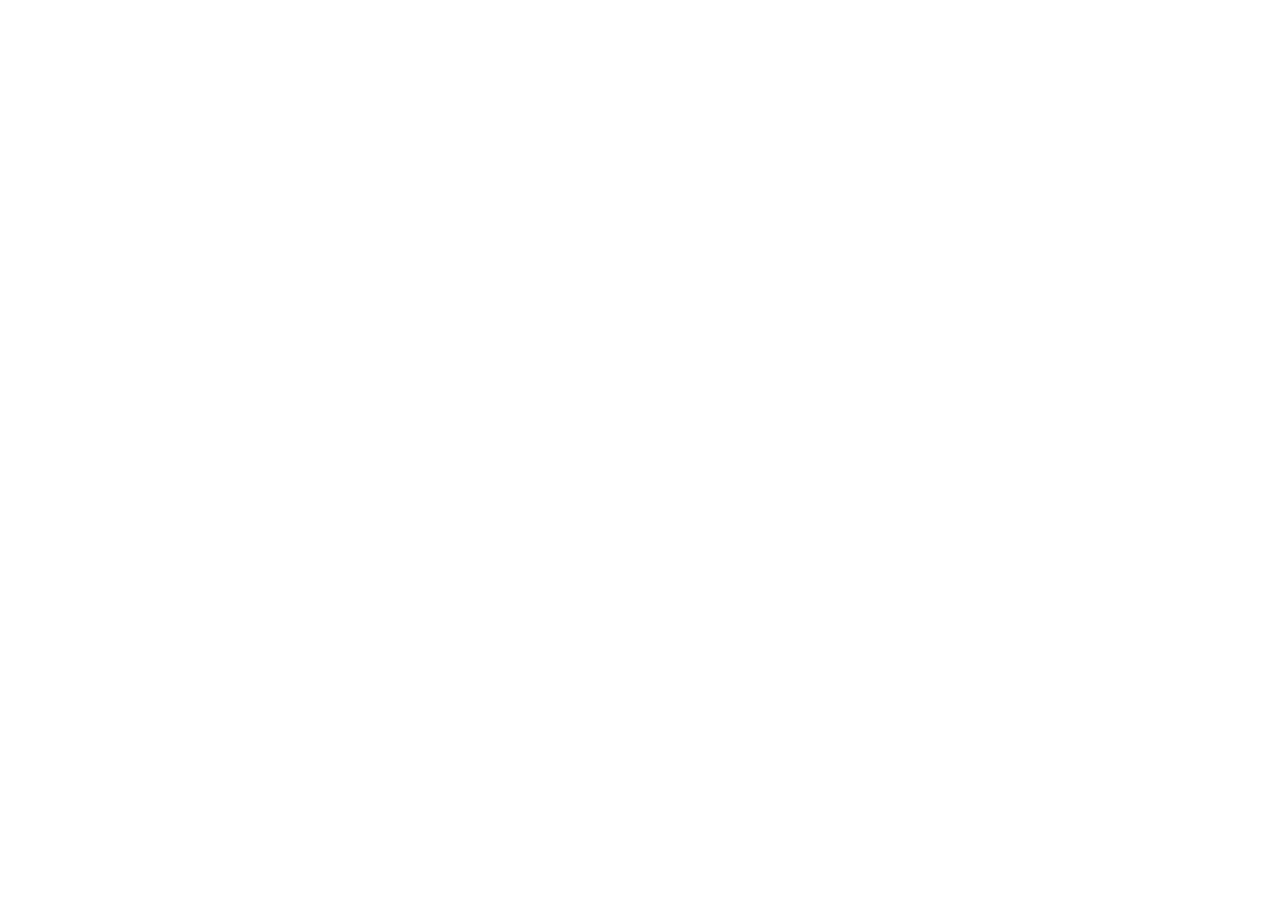
==== commit 2959fbef: "Update index.html" ====
--- a/index.html
+++ b/index.html
@@ -1,196 +1,17 @@
-<!DOCTYPE html>
+<!doctype html>
 <html lang="en">
 <head>
-<meta charset="UTF-8">
-<meta name="viewport" content="width=device-width, initial-scale=1.0">
-<title>Full Mock Test | Reasoning + Quant</title>
-<link rel="preconnect" href="https://fonts.googleapis.com">
-<link rel="preconnect" href="https://fonts.gstatic.com" crossorigin>
-<link href="https://fonts.googleapis.com/css2?family=Inter:wght@400;500;600;700;800&display=swap" rel="stylesheet">
-<link rel="stylesheet" href="assets/style.css">
+  <meta charset="utf-8">
+  <meta name="viewport" content="width=device-width,initial-scale=1,viewport-fit=cover">
+  <meta name="theme-color" content="#08152f">
+  <meta name="description" content="Offline-first IBPS · SBI · RRB mains mock test platform with detailed solutions.">
+  <link rel="manifest" href="./manifest.webmanifest">
+  <title>MainsLab — Bank Mains Mock Platform</title>
+  <link rel="stylesheet" href="./styles.css">
 </head>
 <body>
-
-<!-- ================= HEADER ================= -->
-<header>
-  <div class="hwrap">
-    <div class="logo">&Sigma;</div>
-    <div class="brand">
-      <b id="brandTitle">Full Mock Test</b>
-      <span id="brandSub">Reasoning + Quantitative Aptitude</span>
-    </div>
-    <div class="tabs" id="tabs"></div>
-    <div class="hspacer"></div>
-
-    <div class="progresswrap" id="progresswrap">
-      <span id="progTxt">0 attempted</span>
-      <div class="pbar"><div id="progFill"></div></div>
-    </div>
-
-    <div class="timerbox" id="hud" style="display:none">
-      <div class="pill" title="Total time (counts while this page is open)">
-        <svg viewBox="0 0 24 24" fill="none" stroke="currentColor" stroke-width="2"><circle cx="12" cy="13" r="8"/><path d="M12 9v4l2 2M9 2h6"/></svg>
-        <b id="tTotal">00:00:00</b>
-      </div>
-      <div class="pill opt" title="Attempted questions"><b id="tAtt">0</b>/<span id="tTot">0</span></div>
-      <span class="saved" id="savedTip">&#10003; saved</span>
-      <button class="hbtn" id="btnSubmit">Submit Test</button>
-      <button class="hbtn ghost" id="btnHome">Home</button>
-    </div>
-  </div>
-</header>
-
-<!-- ================= WELCOME ================= -->
-<section class="welcome" id="scrWelcome">
-  <div class="hero">
-    <h1 id="heroTitle">Full Mock Test</h1>
-    <p>A single combined mock with two sections &mdash; <b>Reasoning</b> and <b>Quant</b>. Each section's question palette is split into two parts (Miscellaneous, and Puzzle&nbsp;/&nbsp;DI). Every question has a detailed step-by-step solution that opens the moment you answer. Your progress and the question bank are saved in this browser for fast, offline-friendly use.</p>
-    <div class="statgrid">
-      <div class="stat"><b id="statQ">0</b><span>Questions</span></div>
-      <div class="stat"><b>2</b><span>Sections</span></div>
-      <div class="stat"><b>2</b><span>Parts per palette</span></div>
-      <div class="stat"><b>&infin;</b><span>Self-paced</span></div>
-    </div>
-  </div>
-
-  <div class="rules">
-    <h2>How this mock works</h2>
-    <ul>
-      <li><i>1</i>Switch between the <b>Reasoning</b> and <b>Quant</b> tabs at the top at any time. Both sections are part of one attempt.</li>
-      <li><i>2</i>In the palette, questions are grouped under <b>Miscellaneous</b> and the second part (<b>Puzzle</b> in Reasoning, <b>DI</b> in Quant).</li>
-      <li><i>3</i>Click an option to answer &mdash; the <b>full solution opens instantly</b> below the question, showing the correct option and your result.</li>
-      <li><i>4</i><b>Everything auto-saves</b> in your browser. Reopen the page anytime and you resume exactly where you left off &mdash; answers, position and timer included.</li>
-      <li><i>5</i>Press <b>Submit Test</b> when done to see your score, section-wise breakdown and a full solution review.</li>
-    </ul>
-    <div class="wacts">
-      <button class="bigbtn" id="btnStart">Start Test &#9656;</button>
-      <button class="bigbtn alt hidden" id="btnResume">Resume Test &#9656;</button>
-      <button class="bigbtn warn hidden" id="btnFresh">Start Over (clears saved attempt)</button>
-    </div>
-    <div class="datastate" id="datastate">
-      <div class="spinner"></div><span id="dataMsg">Loading question bank&hellip;</span>
-    </div>
-    <div style="margin-top:10px">
-      <button id="btnReload" style="font-size:12px;color:var(--mut);text-decoration:underline;background:none">&#8635; Reload question bank</button>
-    </div>
-  </div>
-</section>
-
-<!-- ================= TEST ================= -->
-<section class="hidden" id="scrTest">
-<main>
-  <aside id="sidebar">
-    <div class="sidecard">
-      <div class="sidehead"><b>Question Palette</b><span id="palCount">0/0</span></div>
-      <div class="palbody" id="palette"></div>
-      <div class="legend">
-        <span class="leg"><i class="g"></i>Correct</span>
-        <span class="leg"><i class="r"></i>Wrong</span>
-        <span class="leg"><i></i>Not answered</span>
-        <span class="leg"><i style="outline:2px solid var(--acc);outline-offset:1px"></i>Current</span>
-      </div>
-    </div>
-  </aside>
-
-  <div id="content">
-    <div class="card" id="qcard">
-      <div class="qtop">
-        <span class="qtag" id="qTag">Question</span>
-        <div class="qmeta">
-          <span class="chip" id="qTime">&#9201; 0:00 on this question</span>
-          <span class="chip" id="qAnsState">Not answered</span>
-        </div>
-      </div>
-      <div id="passage"></div>
-      <div class="qtext" id="qText"></div>
-      <div id="feedback"></div>
-      <div class="navrow">
-        <button class="nbtn sec" id="btnPrev">&#9666; Previous</button>
-        <button class="nbtn sec" id="btnClear">Clear Response</button>
-        <button class="nbtn" id="btnNext">Save &amp; Next &#9656;</button>
-      </div>
-    </div>
-  </div>
-</main>
-</section>
-
-<!-- ================= RESULT ================= -->
-<section class="resultwrap hidden" id="scrResult">
-  <div class="ringcard">
-    <div class="ring">
-      <svg width="196" height="196" viewBox="0 0 196 196">
-        <defs><linearGradient id="grad" x1="0" y1="0" x2="1" y2="1"><stop offset="0%" stop-color="#5b4bdb"/><stop offset="100%" stop-color="#7c5cf0"/></linearGradient></defs>
-        <circle class="rt" cx="98" cy="98" r="85"></circle>
-        <circle class="rp" id="ringArc" cx="98" cy="98" r="85" stroke-dasharray="534" stroke-dashoffset="534"></circle>
-      </svg>
-      <div class="ringtxt"><b id="rScore">0</b><span id="rOutOf">out of 0</span></div>
-    </div>
-    <div style="flex:1;min-width:260px">
-      <h2 style="font-size:24px;margin:0 0 6px" id="rTitle">Test Complete!</h2>
-      <p style="color:var(--mut);font-size:14.5px;margin:0" id="rSub"></p>
-      <p style="color:var(--mut);font-size:13.5px;margin:12px 0 0">&#9201; Total time on this attempt: <b id="rTime" style="color:var(--ink)"></b></p>
-      <div class="wacts" style="margin-top:20px">
-        <button class="bigbtn" id="btnReview">Review Solutions &#9656;</button>
-        <button class="bigbtn warn" id="btnRestart">Retake Test</button>
-      </div>
-    </div>
-  </div>
-
-  <div class="rstatgrid">
-    <div class="rs g"><b id="rCorrect">0</b><span>Correct</span></div>
-    <div class="rs r"><b id="rWrong">0</b><span>Wrong</span></div>
-    <div class="rs a"><b id="rSkip">0</b><span>Skipped</span></div>
-    <div class="rs"><b id="rAcc">0%</b><span>Accuracy</span></div>
-    <div class="rs t"><b id="rAvg">0:00</b><span>Avg time / question</span></div>
-  </div>
-
-  <div class="brk">
-    <h3>Section-wise breakdown</h3>
-    <table id="brkTable"></table>
-  </div>
-</section>
-
-<!-- ================= REVIEW ================= -->
-<section class="hidden" id="scrReview" style="max-width:900px;margin:0 auto;padding:26px 20px 100px">
-  <div class="card">
-    <div class="qtop">
-      <span class="qtag" id="rvTag">Review</span>
-      <div class="filters" id="rvFilters">
-        <button class="fbtn on" data-f="all">All</button>
-        <button class="fbtn" data-f="wrong">Wrong</button>
-        <button class="fbtn" data-f="skipped">Skipped</button>
-        <button class="fbtn" data-f="correct">Correct</button>
-      </div>
-    </div>
-    <div id="rvPassage"></div>
-    <div class="qtext" id="rvText"></div>
-    <div id="rvFeedback"></div>
-    <div class="navrow">
-      <button class="nbtn sec" id="rvPrev">&#9666; Previous</button>
-      <button class="nbtn" id="rvNext">Next &#9656;</button>
-    </div>
-  </div>
-  <div class="wacts" style="justify-content:center">
-    <button class="bigbtn alt" id="rvBack">&#9666; Back to Result</button>
-  </div>
-</section>
-
-<button id="palToggle">&#9776; Palette</button>
-<div class="scrim" id="scrim"></div>
-
-<div class="overlay hidden" id="modal">
-  <div class="modal">
-    <h3 id="mTitle"></h3>
-    <p id="mBody"></p>
-    <div class="macts">
-      <button class="nbtn sec" id="mNo">Cancel</button>
-      <button class="nbtn" id="mYes">Confirm</button>
-    </div>
-  </div>
-</div>
-
-<div class="toast" id="toast"></div>
-
-<script src="assets/app.js"></script>
+  <div id="app"></div>
+  <noscript><div class="noscript">JavaScript is required for this mock platform.</div></noscript>
+  <script src="./app.js"></script>
 </body>
 </html>
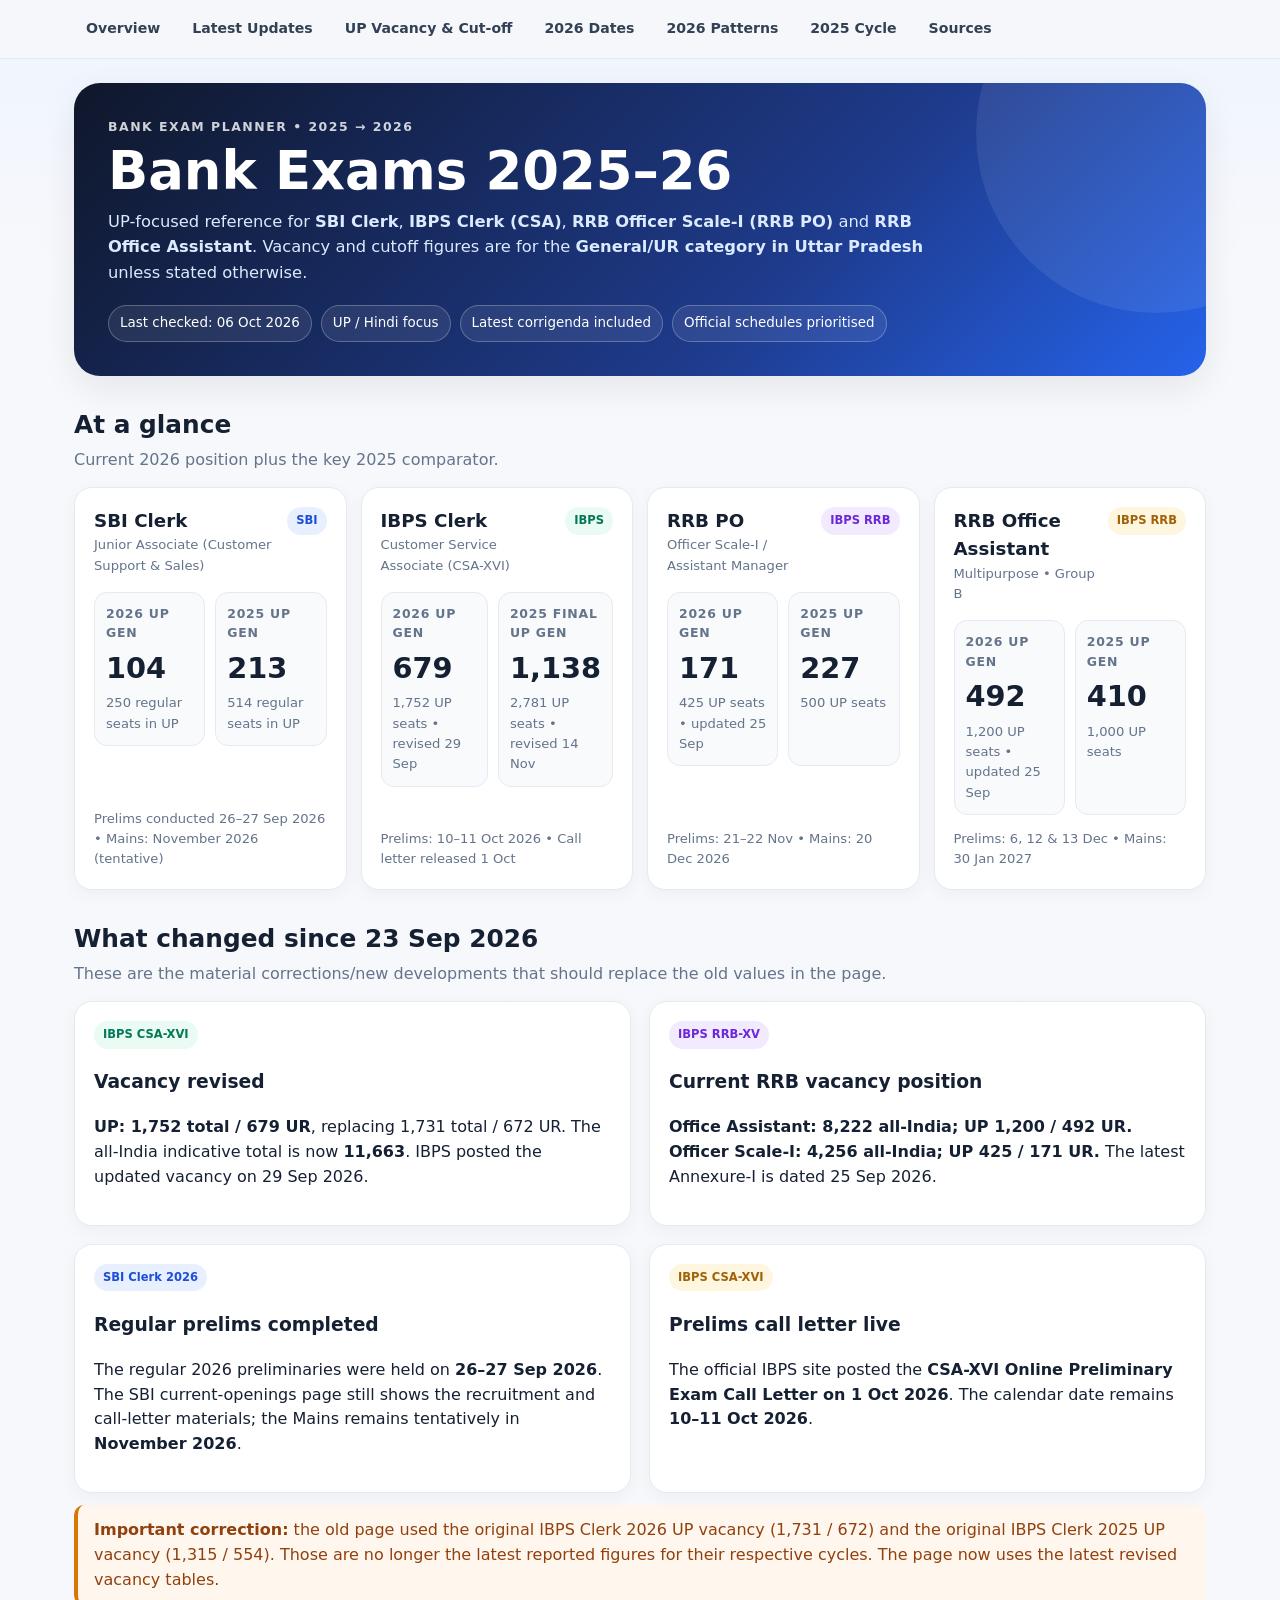
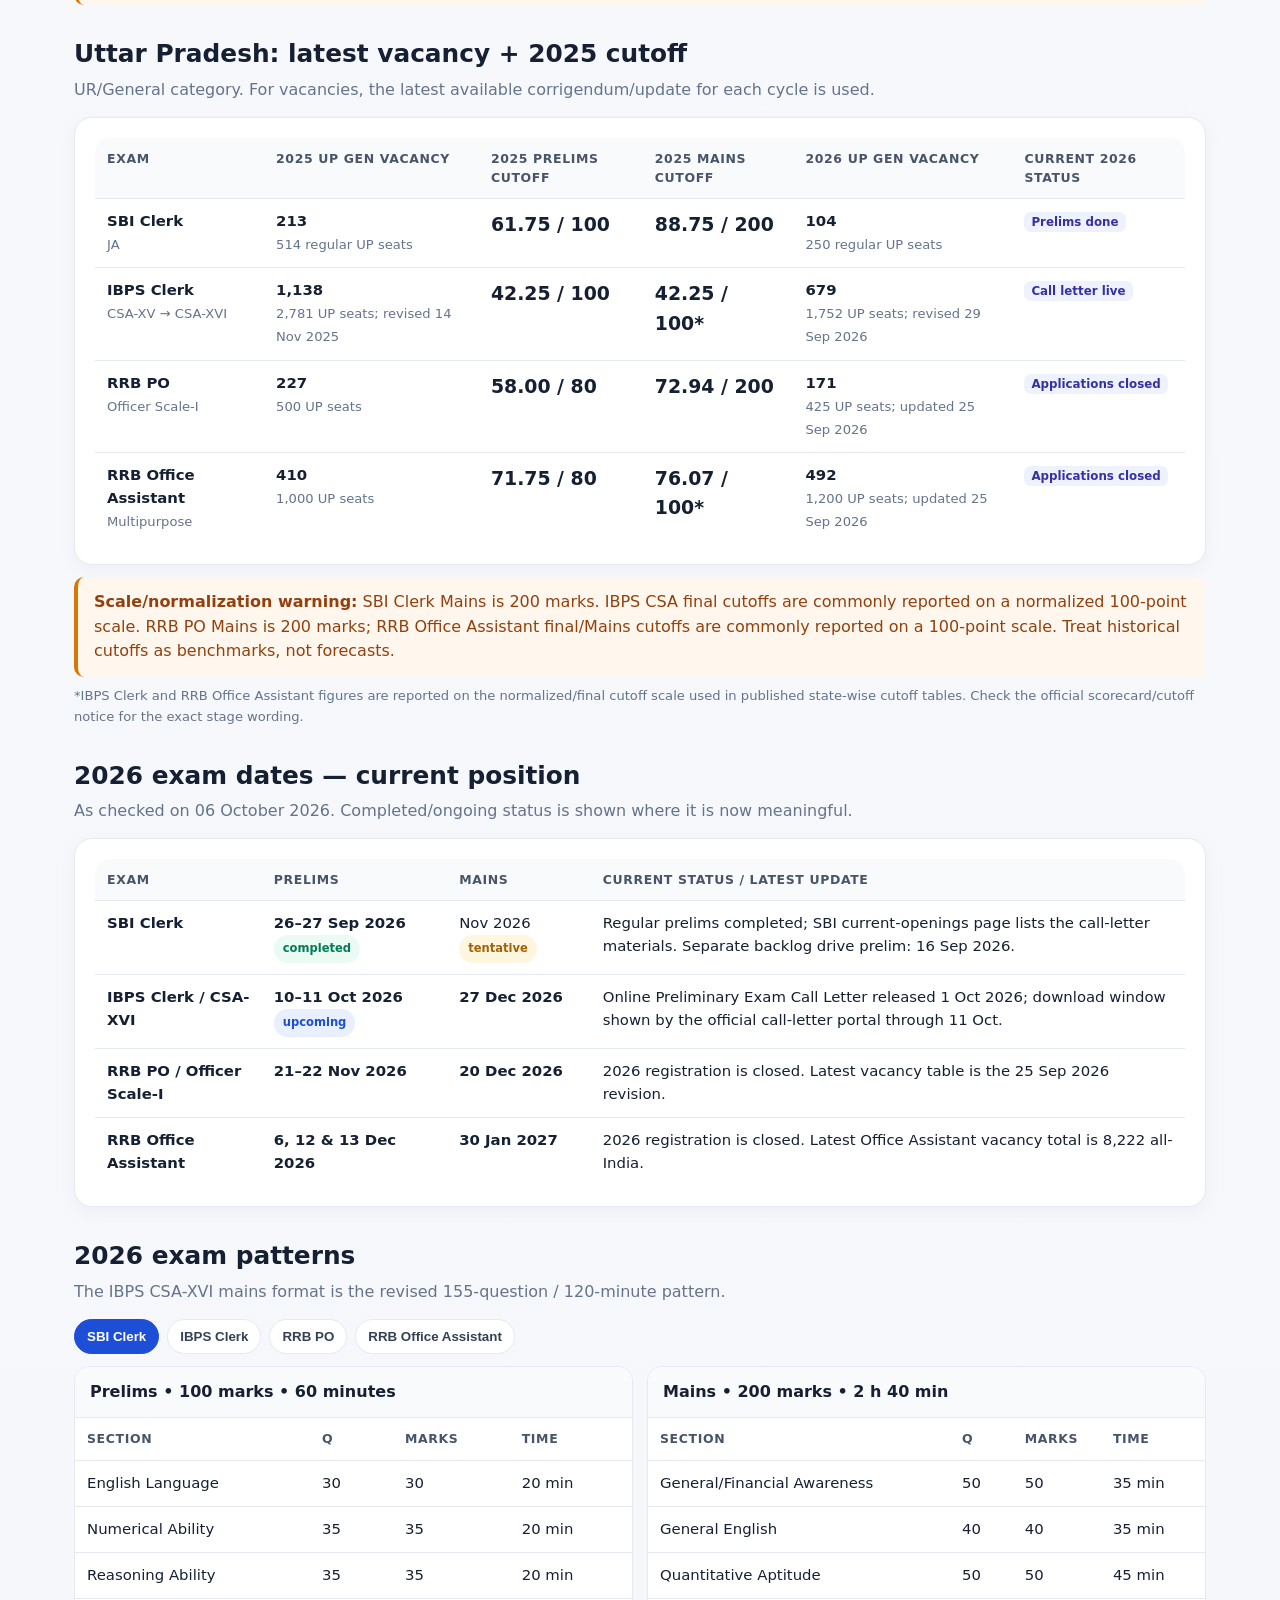
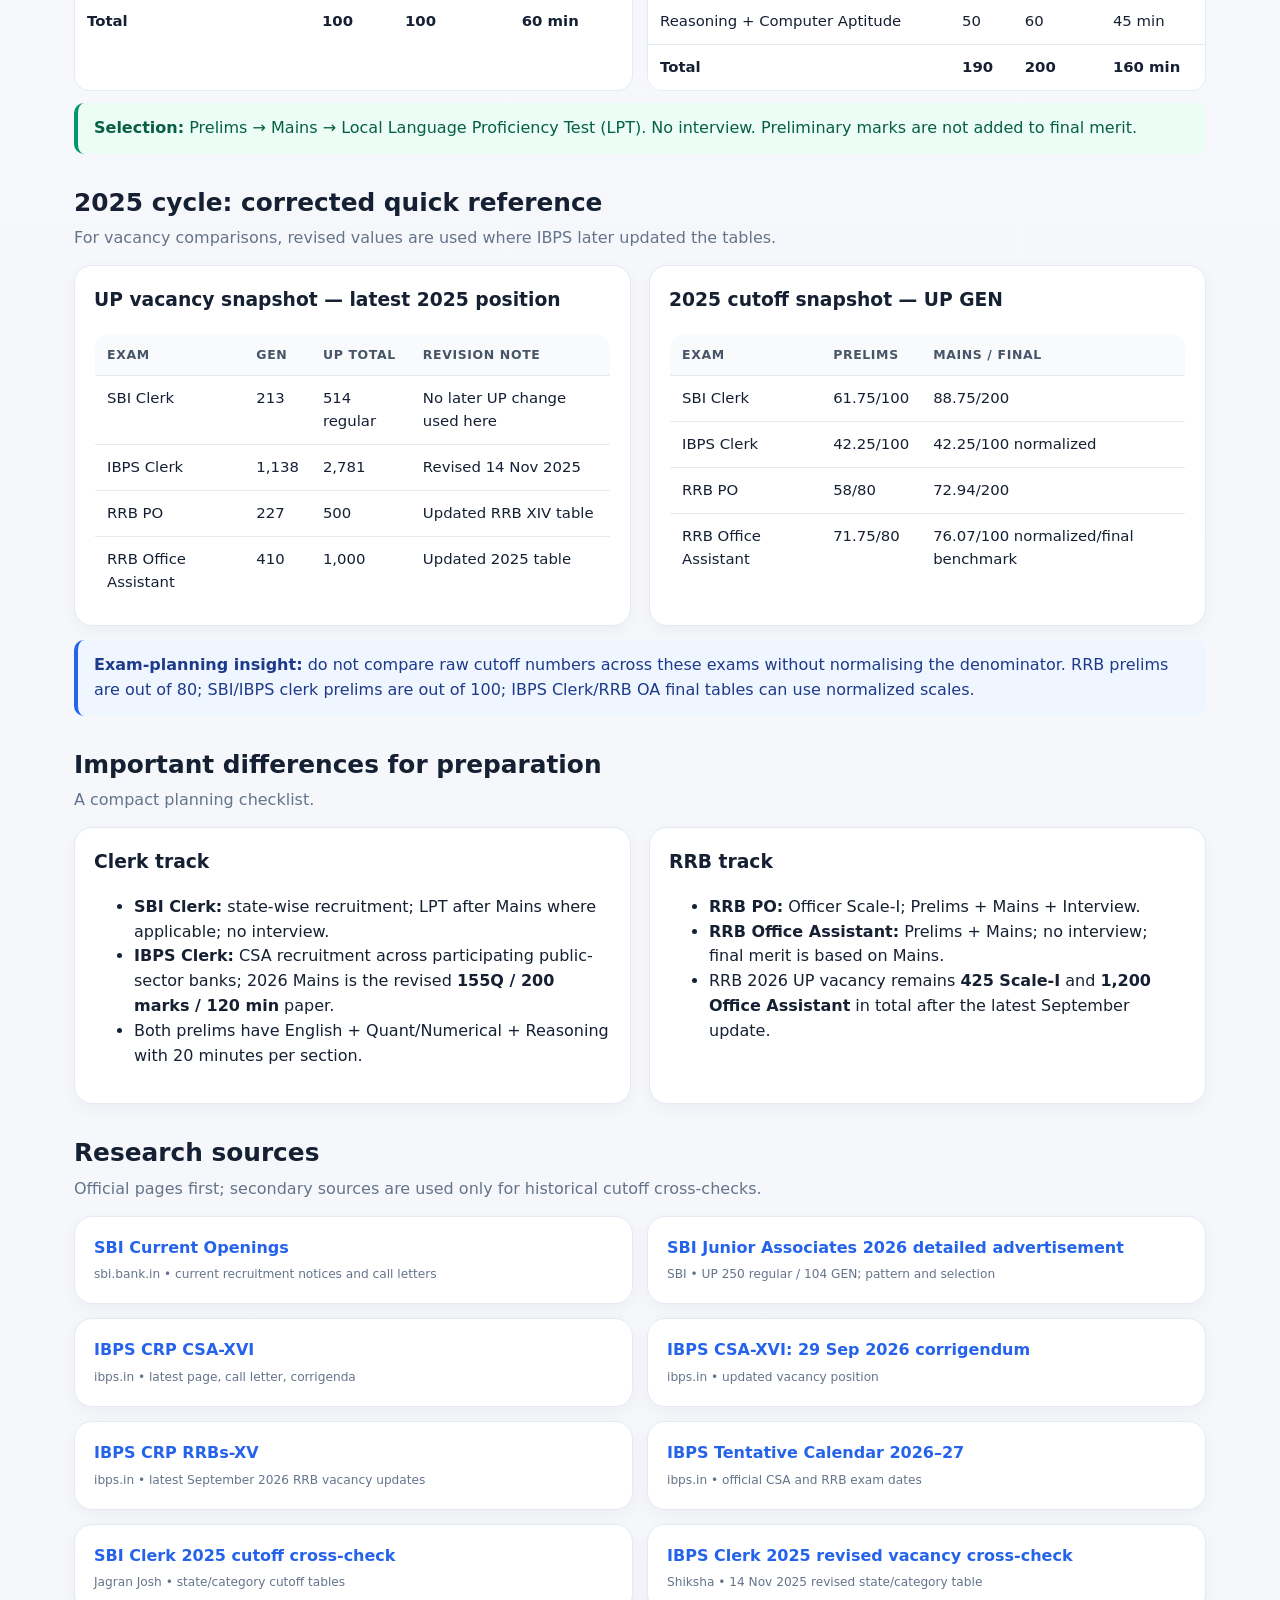
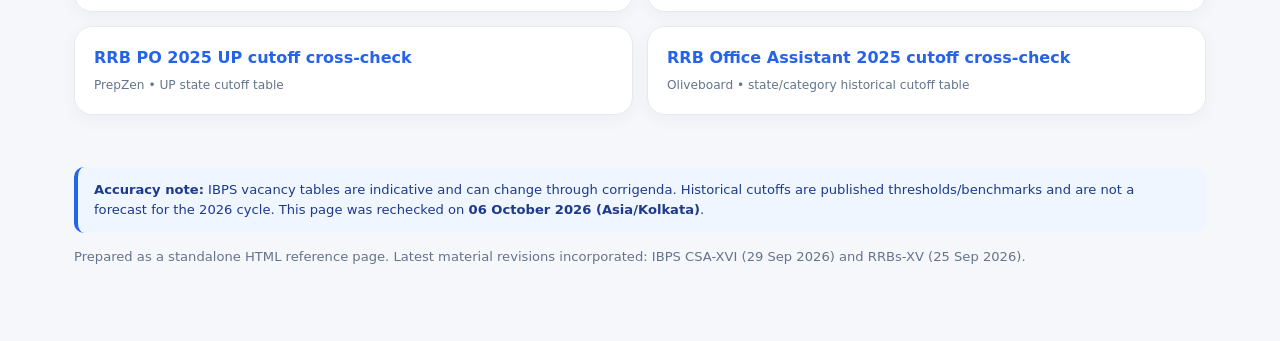
==== commit a005115f: "Update and rename index0.html to index.html" ====
--- a/index.html
+++ b/index.html
@@ -1,17 +1,242 @@
-<!doctype html>
+<!DOCTYPE html>
 <html lang="en">
 <head>
-  <meta charset="utf-8">
-  <meta name="viewport" content="width=device-width,initial-scale=1,viewport-fit=cover">
-  <meta name="theme-color" content="#08152f">
-  <meta name="description" content="Offline-first IBPS · SBI · RRB mains mock test platform with detailed solutions.">
-  <link rel="manifest" href="./manifest.webmanifest">
-  <title>MainsLab — Bank Mains Mock Platform</title>
-  <link rel="stylesheet" href="./styles.css">
+<meta charset="utf-8">
+<meta name="viewport" content="width=device-width, initial-scale=1">
+<meta name="color-scheme" content="light dark">
+<title>Bank Exams 2025–26 | Uttar Pradesh Focus</title>
+<style>
+  :root{
+    --bg:#f5f7fb; --panel:#ffffff; --ink:#152033; --muted:#64748b; --line:#e5eaf2;
+    --blue:#2563eb; --green:#059669; --amber:#d97706; --purple:#7c3aed; --red:#dc2626;
+    --shadow:0 12px 35px rgba(15,23,42,.08); --radius:18px; --max:1180px;
+  }
+  *{box-sizing:border-box}
+  html{scroll-behavior:smooth}
+  body{margin:0;font-family:Inter,ui-sans-serif,system-ui,-apple-system,BlinkMacSystemFont,"Segoe UI",sans-serif;
+    background:linear-gradient(180deg,#eef4ff 0,#f7f8fb 260px,var(--bg) 100%);color:var(--ink);line-height:1.55}
+  a{color:var(--blue);text-decoration:none} a:hover{text-decoration:underline}
+  .wrap{max-width:var(--max);margin:auto;padding:24px}
+  .hero{background:linear-gradient(135deg,#0f172a 0%,#1e3a8a 62%,#2563eb 100%);color:#fff;border-radius:26px;padding:34px;box-shadow:var(--shadow);overflow:hidden;position:relative}
+  .hero:after{content:"";position:absolute;width:360px;height:360px;border-radius:50%;background:rgba(255,255,255,.08);right:-130px;top:-130px}
+  .eyebrow{font-size:.78rem;text-transform:uppercase;letter-spacing:.12em;font-weight:800;opacity:.8}
+  h1{margin:.35rem 0 .65rem;font-size:clamp(2rem,5vw,3.3rem);line-height:1.08}
+  .hero p{max-width:850px;margin:0;color:#dbeafe;font-size:1.02rem}
+  .chips{display:flex;flex-wrap:wrap;gap:9px;margin-top:20px}.chip{padding:7px 11px;border:1px solid rgba(255,255,255,.25);border-radius:999px;background:rgba(255,255,255,.08);font-size:.84rem}
+  nav{position:sticky;top:0;z-index:50;background:rgba(247,248,251,.9);backdrop-filter:blur(12px);border-bottom:1px solid var(--line)}
+  .navin{max-width:var(--max);margin:auto;padding:10px 24px;display:flex;gap:8px;overflow:auto}.navin a{white-space:nowrap;color:#334155;padding:8px 12px;border-radius:999px;font-weight:700;font-size:.88rem}.navin a:hover{background:#eaf0ff;text-decoration:none}
+  section{margin:30px 0}.section-head{display:flex;align-items:end;justify-content:space-between;gap:16px;margin-bottom:14px}.section-head h2{font-size:1.55rem;margin:0}.sub{color:var(--muted);margin:4px 0 0}
+  .grid{display:grid;grid-template-columns:repeat(4,1fr);gap:14px}.grid2{display:grid;grid-template-columns:repeat(2,1fr);gap:18px}
+  .card{background:var(--panel);border:1px solid var(--line);border-radius:var(--radius);padding:19px;box-shadow:0 5px 18px rgba(15,23,42,.04)}
+  .kpi{font-size:1.8rem;font-weight:900;margin:3px 0}.label{font-size:.78rem;color:var(--muted);text-transform:uppercase;letter-spacing:.06em;font-weight:800}.tiny{font-size:.82rem;color:var(--muted)}
+  .exam-card{display:flex;flex-direction:column;min-height:255px}.exam-top{display:flex;align-items:flex-start;justify-content:space-between;gap:10px}.exam-name{font-weight:900;font-size:1.14rem}
+  .badge{display:inline-flex;align-items:center;gap:6px;border-radius:999px;padding:5px 9px;font-size:.72rem;font-weight:800;white-space:nowrap}.b-blue{background:#e8efff;color:#1d4ed8}.b-green{background:#e9fbf3;color:#047857}.b-amber{background:#fff6df;color:#a16207}.b-purple{background:#f2eafe;color:#6d28d9}.b-red{background:#fee2e2;color:#b91c1c}
+  .metrics{display:grid;grid-template-columns:1fr 1fr;gap:10px;margin-top:16px}.metric{background:#f8fafc;border:1px solid var(--line);border-radius:13px;padding:11px}
+  table{width:100%;border-collapse:collapse;background:var(--panel);border:1px solid var(--line);border-radius:16px;overflow:hidden}th,td{padding:11px 12px;border-bottom:1px solid var(--line);text-align:left;vertical-align:top}th{font-size:.78rem;text-transform:uppercase;letter-spacing:.05em;color:#475569;background:#f8fafc}td{font-size:.93rem}tr:last-child td{border-bottom:0}
+  .cutoff{font-weight:900;font-size:1.18rem}.pill{font-size:.74rem;padding:3px 7px;border-radius:7px;background:#eef2ff;color:#3730a3;font-weight:800}
+  .note{border-left:4px solid var(--blue);background:#eff6ff;padding:13px 16px;border-radius:10px;color:#1e3a8a}.warn{border-left-color:var(--amber);background:#fff7ed;color:#92400e}.success{border-left-color:var(--green);background:#ecfdf5;color:#065f46}.danger{border-left-color:var(--red);background:#fef2f2;color:#991b1b}
+  .tabs{display:flex;flex-wrap:wrap;gap:8px;margin-bottom:12px}.tab{border:1px solid var(--line);background:var(--panel);color:#334155;padding:9px 12px;border-radius:999px;font-weight:800;cursor:pointer}.tab.active{background:#1d4ed8;color:#fff;border-color:#1d4ed8}.tabpanel{display:none}.tabpanel.active{display:block}
+  .pattern-grid{display:grid;grid-template-columns:repeat(2,1fr);gap:14px}.stage{border:1px solid var(--line);border-radius:15px;overflow:hidden;background:var(--panel)}.stage-head{padding:13px 15px;background:#f8fafc;font-weight:900;border-bottom:1px solid var(--line)}.stage-body{padding:0}.stage table{border:0;border-radius:0}.stage th{background:#fff}
+  .sources{display:grid;grid-template-columns:repeat(2,1fr);gap:14px}.source a{font-weight:800}.source .domain{font-size:.76rem;color:var(--muted);margin-top:5px}
+  footer{padding:22px 0 36px;color:var(--muted);font-size:.82rem}.legend{display:flex;flex-wrap:wrap;gap:9px;color:var(--muted);font-size:.8rem}.dot{width:8px;height:8px;border-radius:50%;display:inline-block;margin-right:5px}.d-blue{background:#2563eb}.d-green{background:#059669}.d-amber{background:#d97706}
+  @media(max-width:980px){.grid{grid-template-columns:repeat(2,1fr)}.pattern-grid,.sources{grid-template-columns:1fr}}
+  @media(max-width:650px){.wrap{padding:15px}.hero{padding:25px 20px;border-radius:20px}.grid,.grid2{grid-template-columns:1fr}h1{font-size:2rem}.navin{padding:9px 15px}th,td{padding:9px 8px;font-size:.83rem}.kpi{font-size:1.55rem}}
+  @media(prefers-color-scheme:dark){:root{--bg:#0b1220;--panel:#101827;--ink:#e5e7eb;--muted:#94a3b8;--line:#243145;--shadow:0 12px 35px rgba(0,0,0,.25)}body{background:linear-gradient(180deg,#0e1b38 0,#0b1220 280px)}nav{background:rgba(11,18,32,.88)}.navin a{color:#cbd5e1}.navin a:hover{background:#17233b}th{background:#111c2d;color:#b8c4d5}.metric{background:#0d1625}.stage-head{background:#111c2d}.stage th{background:#101827}.note{background:#0b203c;color:#bfdbfe}.warn{background:#261a08;color:#fed7aa}.success{background:#09251c;color:#a7f3d0}.danger{background:#2a0f12;color:#fecaca}.tab{color:#dbeafe}}
+  @media print{nav,.tabs{display:none!important}.hero{box-shadow:none}.card,table{box-shadow:none}body{background:#fff}.wrap{max-width:none}}
+</style>
 </head>
 <body>
-  <div id="app"></div>
-  <noscript><div class="noscript">JavaScript is required for this mock platform.</div></noscript>
-  <script src="./app.js"></script>
+<nav><div class="navin">
+  <a href="#overview">Overview</a><a href="#updates">Latest Updates</a><a href="#up">UP Vacancy & Cut-off</a><a href="#dates">2026 Dates</a><a href="#patterns">2026 Patterns</a><a href="#cycle25">2025 Cycle</a><a href="#sources">Sources</a>
+</div></nav>
+
+<div class="wrap">
+<header class="hero">
+  <div class="eyebrow">Bank Exam Planner • 2025 → 2026</div>
+  <h1>Bank Exams 2025–26</h1>
+  <p>UP-focused reference for <b>SBI Clerk</b>, <b>IBPS Clerk (CSA)</b>, <b>RRB Officer Scale-I (RRB PO)</b> and <b>RRB Office Assistant</b>. Vacancy and cutoff figures are for the <b>General/UR category in Uttar Pradesh</b> unless stated otherwise.</p>
+  <div class="chips">
+    <span class="chip">Last checked: 06 Oct 2026</span>
+    <span class="chip">UP / Hindi focus</span>
+    <span class="chip">Latest corrigenda included</span>
+    <span class="chip">Official schedules prioritised</span>
+  </div>
+</header>
+
+<section id="overview">
+  <div class="section-head"><div><h2>At a glance</h2><p class="sub">Current 2026 position plus the key 2025 comparator.</p></div></div>
+  <div class="grid">
+    <div class="card exam-card">
+      <div class="exam-top"><div><div class="exam-name">SBI Clerk</div><div class="tiny">Junior Associate (Customer Support & Sales)</div></div><span class="badge b-blue">SBI</span></div>
+      <div class="metrics">
+        <div class="metric"><div class="label">2026 UP GEN</div><div class="kpi">104</div><div class="tiny">250 regular seats in UP</div></div>
+        <div class="metric"><div class="label">2025 UP GEN</div><div class="kpi">213</div><div class="tiny">514 regular seats in UP</div></div>
+      </div>
+      <div class="tiny" style="margin-top:auto;padding-top:14px">Prelims conducted 26–27 Sep 2026 • Mains: November 2026 (tentative)</div>
+    </div>
+    <div class="card exam-card">
+      <div class="exam-top"><div><div class="exam-name">IBPS Clerk</div><div class="tiny">Customer Service Associate (CSA-XVI)</div></div><span class="badge b-green">IBPS</span></div>
+      <div class="metrics">
+        <div class="metric"><div class="label">2026 UP GEN</div><div class="kpi">679</div><div class="tiny">1,752 UP seats • revised 29 Sep</div></div>
+        <div class="metric"><div class="label">2025 FINAL UP GEN</div><div class="kpi">1,138</div><div class="tiny">2,781 UP seats • revised 14 Nov</div></div>
+      </div>
+      <div class="tiny" style="margin-top:auto;padding-top:14px">Prelims: 10–11 Oct 2026 • Call letter released 1 Oct</div>
+    </div>
+    <div class="card exam-card">
+      <div class="exam-top"><div><div class="exam-name">RRB PO</div><div class="tiny">Officer Scale-I / Assistant Manager</div></div><span class="badge b-purple">IBPS RRB</span></div>
+      <div class="metrics">
+        <div class="metric"><div class="label">2026 UP GEN</div><div class="kpi">171</div><div class="tiny">425 UP seats • updated 25 Sep</div></div>
+        <div class="metric"><div class="label">2025 UP GEN</div><div class="kpi">227</div><div class="tiny">500 UP seats</div></div>
+      </div>
+      <div class="tiny" style="margin-top:auto;padding-top:14px">Prelims: 21–22 Nov • Mains: 20 Dec 2026</div>
+    </div>
+    <div class="card exam-card">
+      <div class="exam-top"><div><div class="exam-name">RRB Office Assistant</div><div class="tiny">Multipurpose • Group B</div></div><span class="badge b-amber">IBPS RRB</span></div>
+      <div class="metrics">
+        <div class="metric"><div class="label">2026 UP GEN</div><div class="kpi">492</div><div class="tiny">1,200 UP seats • updated 25 Sep</div></div>
+        <div class="metric"><div class="label">2025 UP GEN</div><div class="kpi">410</div><div class="tiny">1,000 UP seats</div></div>
+      </div>
+      <div class="tiny" style="margin-top:auto;padding-top:14px">Prelims: 6, 12 & 13 Dec • Mains: 30 Jan 2027</div>
+    </div>
+  </div>
+</section>
+
+<section id="updates">
+  <div class="section-head"><div><h2>What changed since 23 Sep 2026</h2><p class="sub">These are the material corrections/new developments that should replace the old values in the page.</p></div></div>
+  <div class="grid2">
+    <div class="card"><div class="badge b-green">IBPS CSA-XVI</div><h3>Vacancy revised</h3><p><b>UP: 1,752 total / 679 UR</b>, replacing 1,731 total / 672 UR. The all-India indicative total is now <b>11,663</b>. IBPS posted the updated vacancy on 29 Sep 2026.</p></div>
+    <div class="card"><div class="badge b-purple">IBPS RRB-XV</div><h3>Current RRB vacancy position</h3><p><b>Office Assistant: 8,222 all-India; UP 1,200 / 492 UR.</b> <b>Officer Scale-I: 4,256 all-India; UP 425 / 171 UR.</b> The latest Annexure-I is dated 25 Sep 2026.</p></div>
+    <div class="card"><div class="badge b-blue">SBI Clerk 2026</div><h3>Regular prelims completed</h3><p>The regular 2026 preliminaries were held on <b>26–27 Sep 2026</b>. The SBI current-openings page still shows the recruitment and call-letter materials; the Mains remains tentatively in <b>November 2026</b>.</p></div>
+    <div class="card"><div class="badge b-amber">IBPS CSA-XVI</div><h3>Prelims call letter live</h3><p>The official IBPS site posted the <b>CSA-XVI Online Preliminary Exam Call Letter on 1 Oct 2026</b>. The calendar date remains <b>10–11 Oct 2026</b>.</p></div>
+  </div>
+  <div class="note warn" style="margin-top:12px"><b>Important correction:</b> the old page used the original IBPS Clerk 2026 UP vacancy (1,731 / 672) and the original IBPS Clerk 2025 UP vacancy (1,315 / 554). Those are no longer the latest reported figures for their respective cycles. The page now uses the latest revised vacancy tables.</div>
+</section>
+
+<section id="up">
+  <div class="section-head"><div><h2>Uttar Pradesh: latest vacancy + 2025 cutoff</h2><p class="sub">UR/General category. For vacancies, the latest available corrigendum/update for each cycle is used.</p></div></div>
+  <div class="card" style="overflow:auto">
+    <table>
+      <thead><tr><th>Exam</th><th>2025 UP GEN vacancy</th><th>2025 Prelims cutoff</th><th>2025 Mains cutoff</th><th>2026 UP GEN vacancy</th><th>Current 2026 status</th></tr></thead>
+      <tbody>
+        <tr><td><b>SBI Clerk</b><br><span class="tiny">JA</span></td><td><b>213</b><br><span class="tiny">514 regular UP seats</span></td><td><span class="cutoff">61.75 / 100</span></td><td><span class="cutoff">88.75 / 200</span></td><td><b>104</b><br><span class="tiny">250 regular UP seats</span></td><td><span class="pill">Prelims done</span></td></tr>
+        <tr><td><b>IBPS Clerk</b><br><span class="tiny">CSA-XV → CSA-XVI</span></td><td><b>1,138</b><br><span class="tiny">2,781 UP seats; revised 14 Nov 2025</span></td><td><span class="cutoff">42.25 / 100</span></td><td><span class="cutoff">42.25 / 100*</span></td><td><b>679</b><br><span class="tiny">1,752 UP seats; revised 29 Sep 2026</span></td><td><span class="pill">Call letter live</span></td></tr>
+        <tr><td><b>RRB PO</b><br><span class="tiny">Officer Scale-I</span></td><td><b>227</b><br><span class="tiny">500 UP seats</span></td><td><span class="cutoff">58.00 / 80</span></td><td><span class="cutoff">72.94 / 200</span></td><td><b>171</b><br><span class="tiny">425 UP seats; updated 25 Sep 2026</span></td><td><span class="pill">Applications closed</span></td></tr>
+        <tr><td><b>RRB Office Assistant</b><br><span class="tiny">Multipurpose</span></td><td><b>410</b><br><span class="tiny">1,000 UP seats</span></td><td><span class="cutoff">71.75 / 80</span></td><td><span class="cutoff">76.07 / 100*</span></td><td><b>492</b><br><span class="tiny">1,200 UP seats; updated 25 Sep 2026</span></td><td><span class="pill">Applications closed</span></td></tr>
+      </tbody>
+    </table>
+  </div>
+  <div class="note warn" style="margin-top:12px"><b>Scale/normalization warning:</b> SBI Clerk Mains is 200 marks. IBPS CSA final cutoffs are commonly reported on a normalized 100-point scale. RRB PO Mains is 200 marks; RRB Office Assistant final/Mains cutoffs are commonly reported on a 100-point scale. Treat historical cutoffs as benchmarks, not forecasts.</div>
+  <div class="tiny" style="margin-top:9px">*IBPS Clerk and RRB Office Assistant figures are reported on the normalized/final cutoff scale used in published state-wise cutoff tables. Check the official scorecard/cutoff notice for the exact stage wording.</div>
+</section>
+
+<section id="dates">
+  <div class="section-head"><div><h2>2026 exam dates — current position</h2><p class="sub">As checked on 06 October 2026. Completed/ongoing status is shown where it is now meaningful.</p></div></div>
+  <div class="card" style="overflow:auto">
+    <table>
+      <thead><tr><th>Exam</th><th>Prelims</th><th>Mains</th><th>Current status / latest update</th></tr></thead>
+      <tbody>
+        <tr><td><b>SBI Clerk</b></td><td><b>26–27 Sep 2026</b> <span class="badge b-green">completed</span></td><td>Nov 2026 <span class="badge b-amber">tentative</span></td><td>Regular prelims completed; SBI current-openings page lists the call-letter materials. Separate backlog drive prelim: 16 Sep 2026.</td></tr>
+        <tr><td><b>IBPS Clerk / CSA-XVI</b></td><td><b>10–11 Oct 2026</b> <span class="badge b-blue">upcoming</span></td><td><b>27 Dec 2026</b></td><td>Online Preliminary Exam Call Letter released 1 Oct 2026; download window shown by the official call-letter portal through 11 Oct.</td></tr>
+        <tr><td><b>RRB PO / Officer Scale-I</b></td><td><b>21–22 Nov 2026</b></td><td><b>20 Dec 2026</b></td><td>2026 registration is closed. Latest vacancy table is the 25 Sep 2026 revision.</td></tr>
+        <tr><td><b>RRB Office Assistant</b></td><td><b>6, 12 & 13 Dec 2026</b></td><td><b>30 Jan 2027</b></td><td>2026 registration is closed. Latest Office Assistant vacancy total is 8,222 all-India.</td></tr>
+      </tbody>
+    </table>
+  </div>
+</section>
+
+<section id="patterns">
+  <div class="section-head"><div><h2>2026 exam patterns</h2><p class="sub">The IBPS CSA-XVI mains format is the revised 155-question / 120-minute pattern.</p></div></div>
+  <div class="tabs" role="tablist">
+    <button class="tab active" data-tab="sbi">SBI Clerk</button><button class="tab" data-tab="ibps">IBPS Clerk</button><button class="tab" data-tab="rrbpo">RRB PO</button><button class="tab" data-tab="rrboa">RRB Office Assistant</button>
+  </div>
+
+  <div class="tabpanel active" id="tab-sbi"><div class="pattern-grid">
+    <div class="stage"><div class="stage-head">Prelims • 100 marks • 60 minutes</div><div class="stage-body"><table><tr><th>Section</th><th>Q</th><th>Marks</th><th>Time</th></tr><tr><td>English Language</td><td>30</td><td>30</td><td>20 min</td></tr><tr><td>Numerical Ability</td><td>35</td><td>35</td><td>20 min</td></tr><tr><td>Reasoning Ability</td><td>35</td><td>35</td><td>20 min</td></tr><tr><td><b>Total</b></td><td><b>100</b></td><td><b>100</b></td><td><b>60 min</b></td></tr></table></div></div>
+    <div class="stage"><div class="stage-head">Mains • 200 marks • 2 h 40 min</div><div class="stage-body"><table><tr><th>Section</th><th>Q</th><th>Marks</th><th>Time</th></tr><tr><td>General/Financial Awareness</td><td>50</td><td>50</td><td>35 min</td></tr><tr><td>General English</td><td>40</td><td>40</td><td>35 min</td></tr><tr><td>Quantitative Aptitude</td><td>50</td><td>50</td><td>45 min</td></tr><tr><td>Reasoning + Computer Aptitude</td><td>50</td><td>60</td><td>45 min</td></tr><tr><td><b>Total</b></td><td><b>190</b></td><td><b>200</b></td><td><b>160 min</b></td></tr></table></div></div>
+  </div><div class="note success" style="margin-top:12px"><b>Selection:</b> Prelims → Mains → Local Language Proficiency Test (LPT). No interview. Preliminary marks are not added to final merit.</div></div>
+
+  <div class="tabpanel" id="tab-ibps"><div class="pattern-grid">
+    <div class="stage"><div class="stage-head">Prelims • 100 marks • 60 minutes</div><div class="stage-body"><table><tr><th>Section</th><th>Q</th><th>Marks</th><th>Time</th></tr><tr><td>English Language</td><td>30</td><td>30</td><td>20 min</td></tr><tr><td>Numerical Ability</td><td>35</td><td>35</td><td>20 min</td></tr><tr><td>Reasoning Ability</td><td>35</td><td>35</td><td>20 min</td></tr><tr><td><b>Total</b></td><td><b>100</b></td><td><b>100</b></td><td><b>60 min</b></td></tr></table></div></div>
+    <div class="stage"><div class="stage-head">Mains • 200 marks • 120 minutes • 155 questions</div><div class="stage-body"><table><tr><th>Section</th><th>Q</th><th>Marks</th><th>Time</th></tr><tr><td>Reasoning Ability + Computer Aptitude</td><td>40</td><td>60</td><td>35 min</td></tr><tr><td>English Language</td><td>40</td><td>40</td><td>35 min</td></tr><tr><td>Quantitative Aptitude</td><td>35</td><td>50</td><td>30 min</td></tr><tr><td>General/Financial Awareness</td><td>40</td><td>50</td><td>20 min</td></tr><tr><td><b>Total</b></td><td><b>155</b></td><td><b>200</b></td><td><b>120 min</b></td></tr></table></div></div>
+  </div><div class="note success" style="margin-top:12px"><b>Selection:</b> Prelims → Mains → provisional allotment/LLPT where applicable. No interview for CSA.</div></div>
+
+  <div class="tabpanel" id="tab-rrbpo"><div class="pattern-grid">
+    <div class="stage"><div class="stage-head">Prelims • 80 marks • 45 minutes</div><div class="stage-body"><table><tr><th>Section</th><th>Q</th><th>Marks</th><th>Time</th></tr><tr><td>Reasoning</td><td>40</td><td>40</td><td>25 min</td></tr><tr><td>Quantitative Aptitude</td><td>40</td><td>40</td><td>20 min</td></tr><tr><td><b>Total</b></td><td><b>80</b></td><td><b>80</b></td><td><b>45 min</b></td></tr></table></div></div>
+    <div class="stage"><div class="stage-head">Mains • 200 marks • 120 minutes</div><div class="stage-body"><table><tr><th>Section</th><th>Q</th><th>Marks</th></tr><tr><td>Reasoning</td><td>40</td><td>50</td></tr><tr><td>Computer Knowledge</td><td>40</td><td>20</td></tr><tr><td>General Awareness</td><td>40</td><td>40</td></tr><tr><td>English <i>or</i> Hindi Language</td><td>40</td><td>40</td></tr><tr><td>Quantitative Aptitude</td><td>40</td><td>50</td></tr><tr><td><b>Total</b></td><td><b>200</b></td><td><b>200</b></td></tr></table></div></div>
+  </div><div class="note warn" style="margin-top:12px"><b>Selection:</b> Prelims → Mains → Common Interview → provisional allotment. Final merit follows the prescribed Mains + Interview weighting.</div></div>
+
+  <div class="tabpanel" id="tab-rrboa"><div class="pattern-grid">
+    <div class="stage"><div class="stage-head">Prelims • 80 marks • 45 minutes</div><div class="stage-body"><table><tr><th>Section</th><th>Q</th><th>Marks</th><th>Time</th></tr><tr><td>Reasoning</td><td>40</td><td>40</td><td>25 min</td></tr><tr><td>Numerical Ability</td><td>40</td><td>40</td><td>20 min</td></tr><tr><td><b>Total</b></td><td><b>80</b></td><td><b>80</b></td><td><b>45 min</b></td></tr></table></div></div>
+    <div class="stage"><div class="stage-head">Mains • 200 marks • 120 minutes</div><div class="stage-body"><table><tr><th>Section</th><th>Q</th><th>Marks</th><th>Time</th></tr><tr><td>Reasoning</td><td>40</td><td>50</td><td>30 min</td></tr><tr><td>Computer Knowledge</td><td>40</td><td>20</td><td>15 min</td></tr><tr><td>General Awareness</td><td>40</td><td>40</td><td>15 min</td></tr><tr><td>English <i>or</i> Hindi Language</td><td>40</td><td>40</td><td>30 min</td></tr><tr><td>Numerical Ability</td><td>40</td><td>50</td><td>30 min</td></tr><tr><td><b>Total</b></td><td><b>200</b></td><td><b>200</b></td><td><b>120 min</b></td></tr></table></div></div>
+  </div><div class="note success" style="margin-top:12px"><b>Selection:</b> Prelims → Mains → provisional allotment. No interview; final merit is based on Mains.</div></div>
+</section>
+
+<section id="cycle25">
+  <div class="section-head"><div><h2>2025 cycle: corrected quick reference</h2><p class="sub">For vacancy comparisons, revised values are used where IBPS later updated the tables.</p></div></div>
+  <div class="grid2">
+    <div class="card"><h3 style="margin-top:0">UP vacancy snapshot — latest 2025 position</h3><table><tr><th>Exam</th><th>GEN</th><th>UP total</th><th>Revision note</th></tr>
+      <tr><td>SBI Clerk</td><td>213</td><td>514 regular</td><td>No later UP change used here</td></tr>
+      <tr><td>IBPS Clerk</td><td>1,138</td><td>2,781</td><td>Revised 14 Nov 2025</td></tr>
+      <tr><td>RRB PO</td><td>227</td><td>500</td><td>Updated RRB XIV table</td></tr>
+      <tr><td>RRB Office Assistant</td><td>410</td><td>1,000</td><td>Updated 2025 table</td></tr>
+    </table></div>
+    <div class="card"><h3 style="margin-top:0">2025 cutoff snapshot — UP GEN</h3><table><tr><th>Exam</th><th>Prelims</th><th>Mains / final</th></tr>
+      <tr><td>SBI Clerk</td><td>61.75/100</td><td>88.75/200</td></tr>
+      <tr><td>IBPS Clerk</td><td>42.25/100</td><td>42.25/100 normalized</td></tr>
+      <tr><td>RRB PO</td><td>58/80</td><td>72.94/200</td></tr>
+      <tr><td>RRB Office Assistant</td><td>71.75/80</td><td>76.07/100 normalized/final benchmark</td></tr>
+    </table></div>
+  </div>
+  <div class="note" style="margin-top:14px"><b>Exam-planning insight:</b> do not compare raw cutoff numbers across these exams without normalising the denominator. RRB prelims are out of 80; SBI/IBPS clerk prelims are out of 100; IBPS Clerk/RRB OA final tables can use normalized scales.</div>
+</section>
+
+<section>
+  <div class="section-head"><div><h2>Important differences for preparation</h2><p class="sub">A compact planning checklist.</p></div></div>
+  <div class="grid2">
+    <div class="card"><h3 style="margin-top:0">Clerk track</h3><ul>
+      <li><b>SBI Clerk:</b> state-wise recruitment; LPT after Mains where applicable; no interview.</li>
+      <li><b>IBPS Clerk:</b> CSA recruitment across participating public-sector banks; 2026 Mains is the revised <b>155Q / 200 marks / 120 min</b> paper.</li>
+      <li>Both prelims have English + Quant/Numerical + Reasoning with 20 minutes per section.</li>
+    </ul></div>
+    <div class="card"><h3 style="margin-top:0">RRB track</h3><ul>
+      <li><b>RRB PO:</b> Officer Scale-I; Prelims + Mains + Interview.</li>
+      <li><b>RRB Office Assistant:</b> Prelims + Mains; no interview; final merit is based on Mains.</li>
+      <li>RRB 2026 UP vacancy remains <b>425 Scale-I</b> and <b>1,200 Office Assistant</b> in total after the latest September update.</li>
+    </ul></div>
+  </div>
+</section>
+
+<section id="sources">
+  <div class="section-head"><div><h2>Research sources</h2><p class="sub">Official pages first; secondary sources are used only for historical cutoff cross-checks.</p></div></div>
+  <div class="sources">
+    <div class="card source"><a href="https://sbi.bank.in/web/careers/current-openings" target="_blank" rel="noopener">SBI Current Openings</a><div class="domain">sbi.bank.in • current recruitment notices and call letters</div></div>
+    <div class="card source"><a href="https://sbi.bank.in/webfiles/uploads/files_2627/08/JA_2026_Detailed_Advt_Eng.pdf" target="_blank" rel="noopener">SBI Junior Associates 2026 detailed advertisement</a><div class="domain">SBI • UP 250 regular / 104 GEN; pattern and selection</div></div>
+    <div class="card source"><a href="https://www.ibps.in/index.php/clerical-cadre-xvi/" target="_blank" rel="noopener">IBPS CRP CSA-XVI</a><div class="domain">ibps.in • latest page, call letter, corrigenda</div></div>
+    <div class="card source"><a href="https://www.ibps.in/index.php/corrigendum-dated-29-09-2026-in-connection-with-crp-csa-xvi/" target="_blank" rel="noopener">IBPS CSA-XVI: 29 Sep 2026 corrigendum</a><div class="domain">ibps.in • updated vacancy position</div></div>
+    <div class="card source"><a href="https://www.ibps.in/index.php/rural-bank-xv/" target="_blank" rel="noopener">IBPS CRP RRBs-XV</a><div class="domain">ibps.in • latest September 2026 RRB vacancy updates</div></div>
+    <div class="card source"><a href="https://www.ibps.in/wp-content/uploads/IBPS_CALENDAR_2026-27_final.pdf" target="_blank" rel="noopener">IBPS Tentative Calendar 2026–27</a><div class="domain">ibps.in • official CSA and RRB exam dates</div></div>
+    <div class="card source"><a href="https://orgusjosh3091.jagranjosh.com/articles/sbi-clerk-cut-off-2026-check-previous-year-state-wise-and-category-wise-cut-off-marks-here-1800015234-1" target="_blank" rel="noopener">SBI Clerk 2025 cutoff cross-check</a><div class="domain">Jagran Josh • state/category cutoff tables</div></div>
+    <div class="card source"><a href="https://www.shiksha.com/news/sarkari-exams-ibps-clerk-vacancies-2025-revised-check-details-here-blogId-213690" target="_blank" rel="noopener">IBPS Clerk 2025 revised vacancy cross-check</a><div class="domain">Shiksha • 14 Nov 2025 revised state/category table</div></div>
+    <div class="card source"><a href="https://prepzen.in/cut-off/ibps-rrb-po/uttar-pradesh/" target="_blank" rel="noopener">RRB PO 2025 UP cutoff cross-check</a><div class="domain">PrepZen • UP state cutoff table</div></div>
+    <div class="card source"><a href="https://www.oliveboard.in/ibps-rrb-clerk-cut-off/" target="_blank" rel="noopener">RRB Office Assistant 2025 cutoff cross-check</a><div class="domain">Oliveboard • state/category historical cutoff table</div></div>
+  </div>
+</section>
+
+<footer>
+  <div class="note"><b>Accuracy note:</b> IBPS vacancy tables are indicative and can change through corrigenda. Historical cutoffs are published thresholds/benchmarks and are not a forecast for the 2026 cycle. This page was rechecked on <b>06 October 2026 (Asia/Kolkata)</b>.</div>
+  <p style="margin-top:14px">Prepared as a standalone HTML reference page. Latest material revisions incorporated: IBPS CSA-XVI (29 Sep 2026) and RRBs-XV (25 Sep 2026).</p>
+</footer>
+</div>
+
+<script>
+  document.querySelectorAll('.tab').forEach(btn=>{
+    btn.addEventListener('click',()=>{
+      document.querySelectorAll('.tab').forEach(b=>b.classList.remove('active'));
+      document.querySelectorAll('.tabpanel').forEach(p=>p.classList.remove('active'));
+      btn.classList.add('active');
+      document.getElementById('tab-'+btn.dataset.tab).classList.add('active');
+    });
+  });
+</script>
 </body>
 </html>
